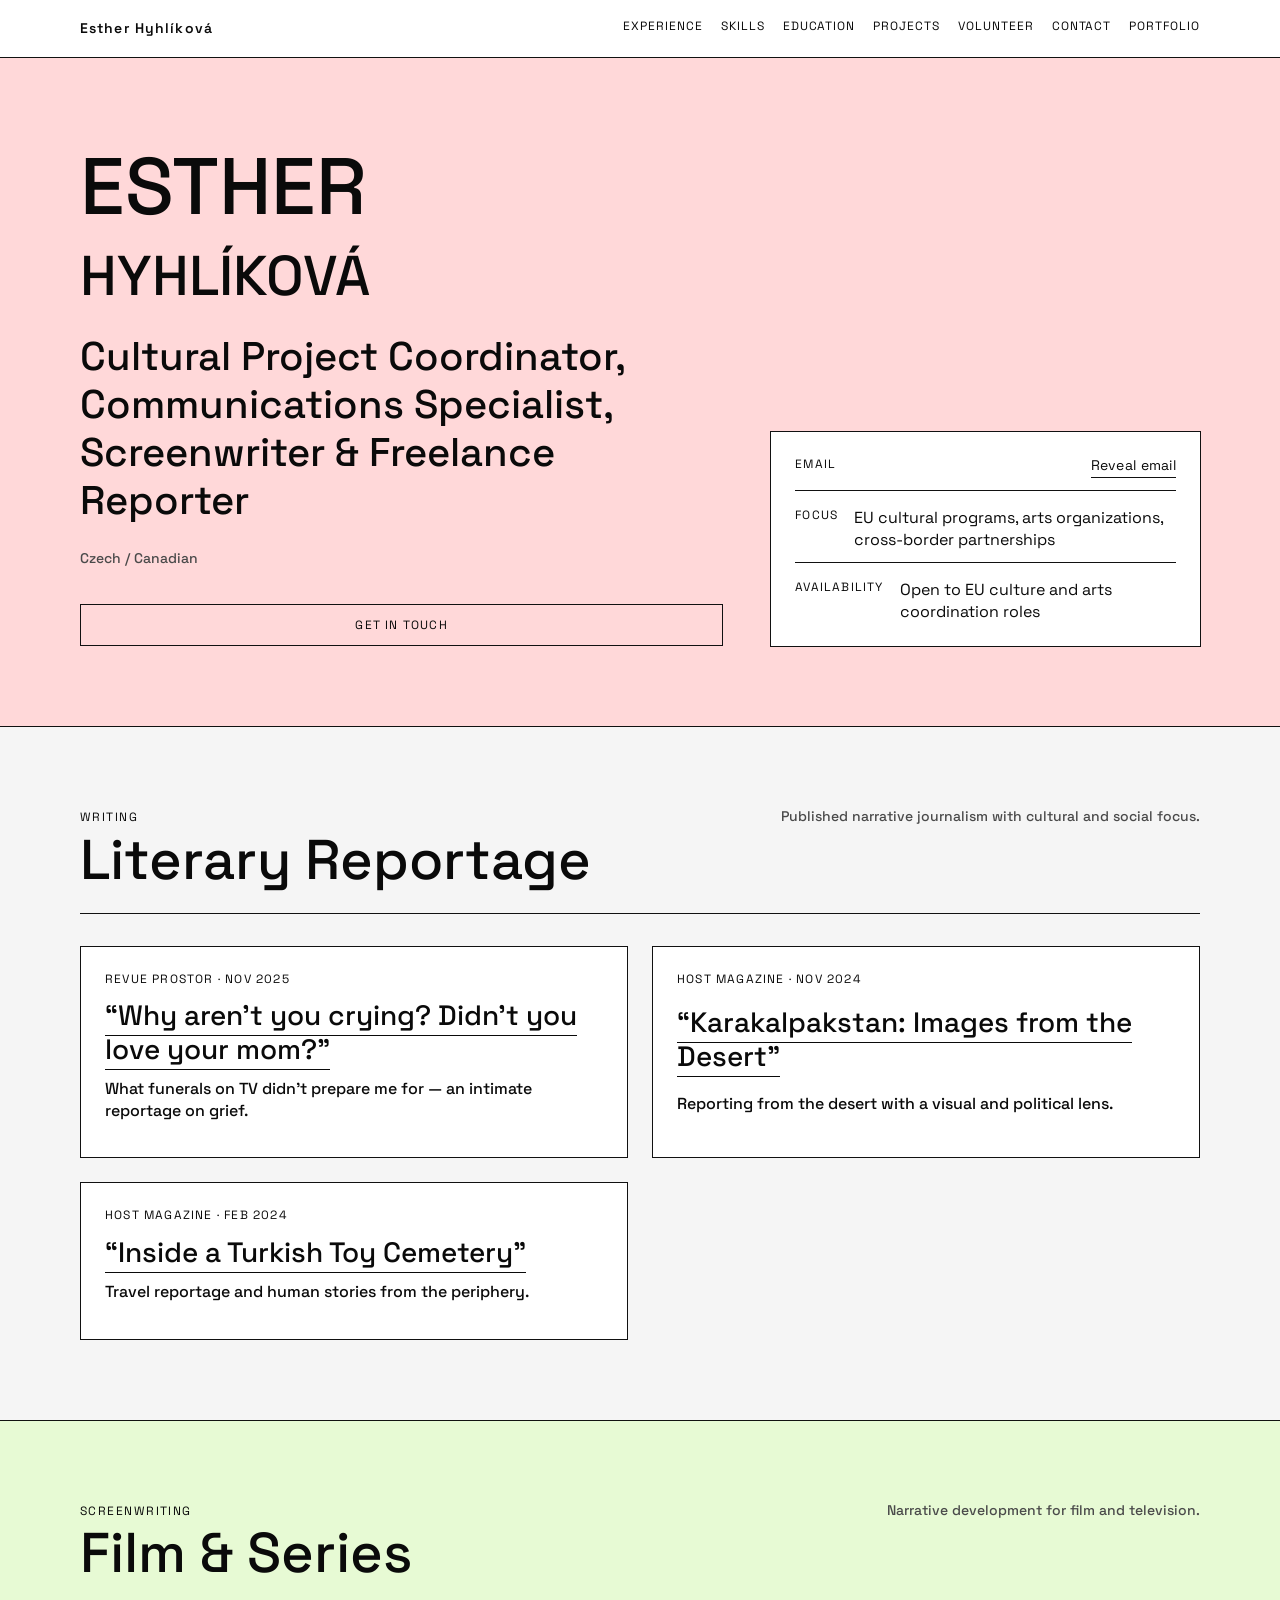
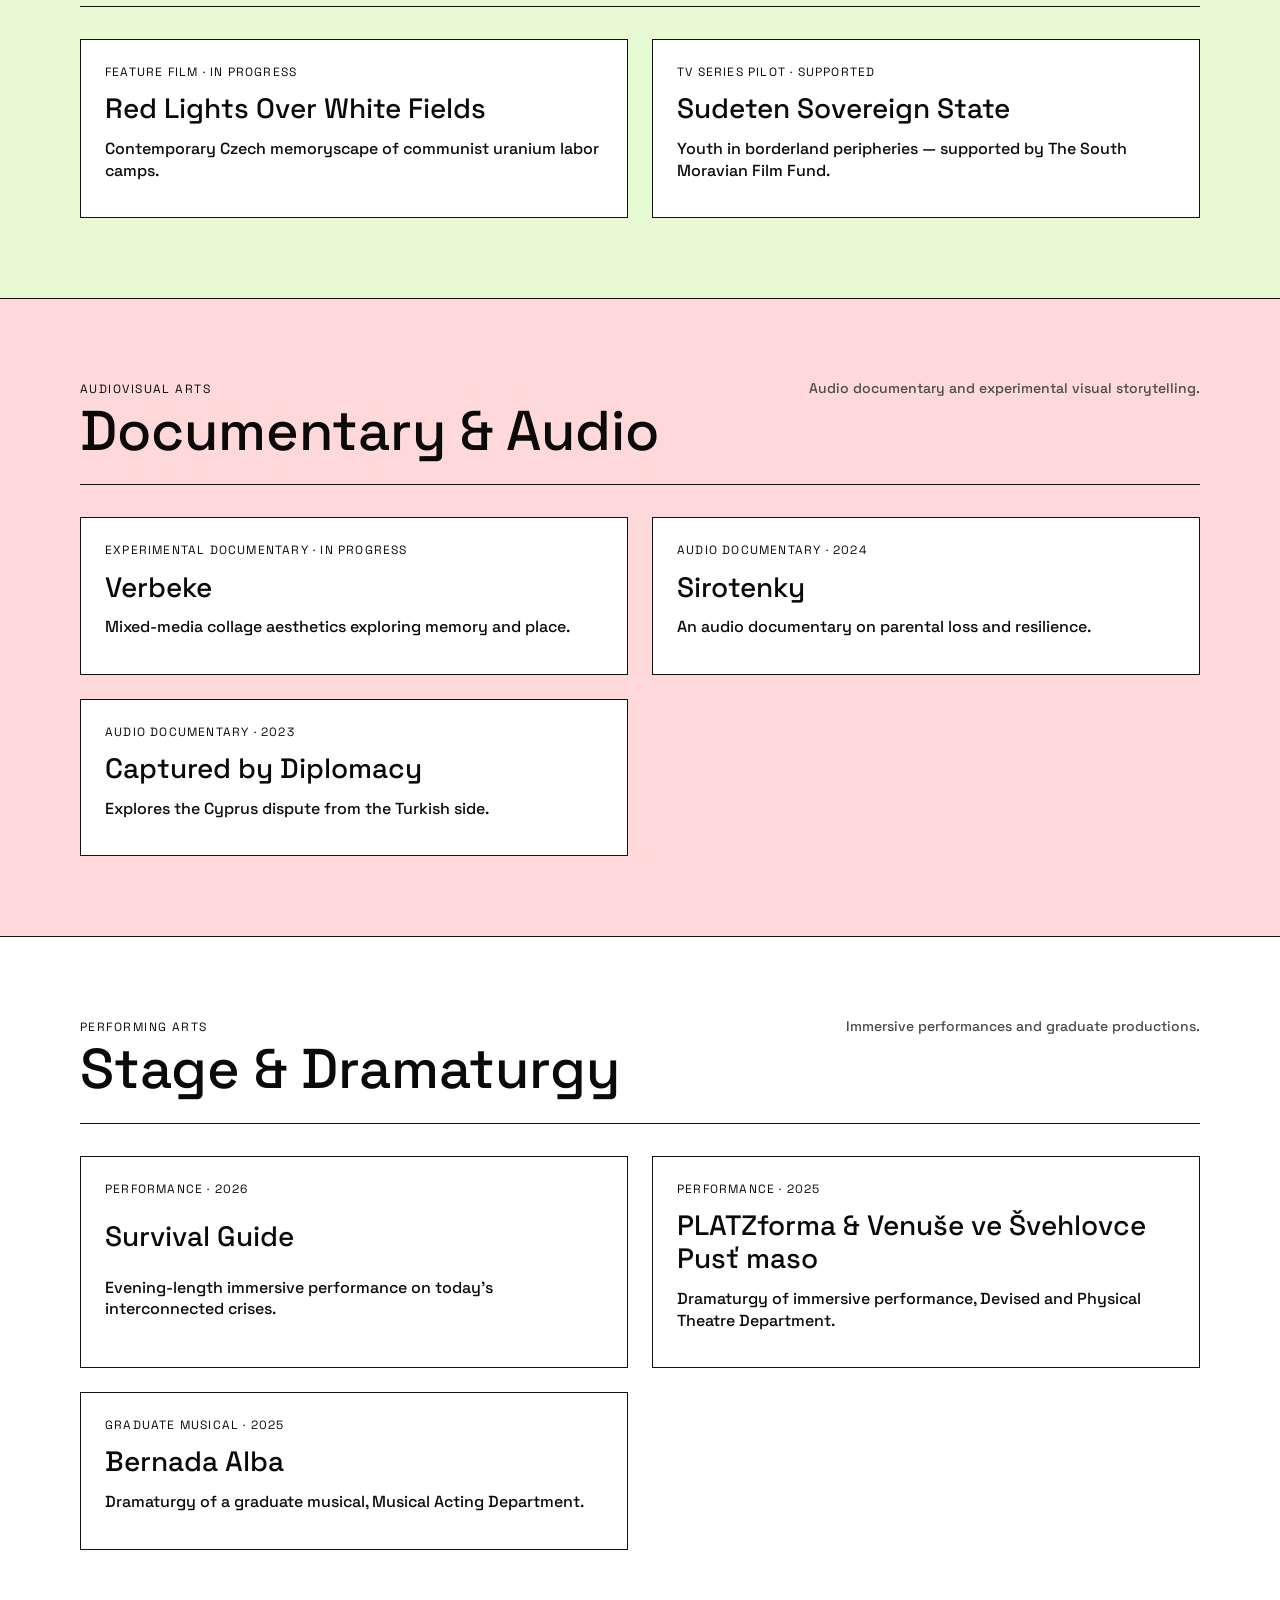
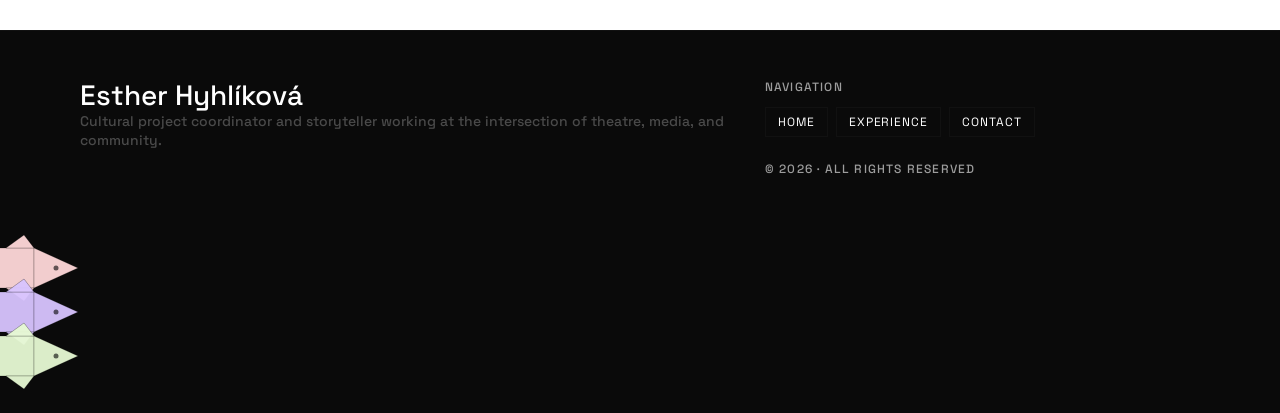
==== portfolio.html @ bbc3bd8a "Initial commit" ====
<!DOCTYPE html>
<html lang="en">
  <head>
    <meta charset="UTF-8" />
    <meta name="viewport" content="width=device-width, initial-scale=1.0" />
    <title>Esther Hyhlikova — Portfolio</title>
    <link rel="preconnect" href="https://fonts.googleapis.com" />
    <link rel="preconnect" href="https://fonts.gstatic.com" crossorigin />
    <link
      href="https://fonts.googleapis.com/css2?family=Space+Grotesk:wght@400;500;600;700&display=swap"
      rel="stylesheet"
    />
    <link rel="stylesheet" href="styles.css" />
  </head>
  <body>
    <header class="site-header">
      <div class="container navbar">
        <div class="brand">Esther Hyhlíková</div>
        <nav class="nav-links">
          <a href="index.html#experience">Experience</a>
          <a href="index.html#skills">Skills</a>
          <a href="index.html#education">Education</a>
          <a href="index.html#projects">Projects</a>
          <a href="index.html#volunteer">Volunteer</a>
          <a href="index.html#contact">Contact</a>
          <a href="portfolio.html">Portfolio</a>
        </nav>
      </div>
    </header>

    <main>
      <section class="section" data-theme="pink">
        <div class="container hero">
          <div class="title-block">
            <div class="split-title">
              <h1>ESTHER</h1>
              <h2>HYHLÍKOVÁ</h2>
            </div>
            <h3>Cultural Project Coordinator, Communications Specialist, Screenwriter & Freelance Reporter</h3>
            <p class="section-note">Czech / Canadian</p>
            <a class="cta" href="index.html#contact">Get in touch</a>
          </div>
          <div class="hero-meta">
            <div class="meta-line">
              <span class="small">Email</span>
              <a
                class="email-reveal"
                href="#"
                data-email-user="estherhyhlikova"
                data-email-domain="gmail"
                data-email-tld="com"
              >Reveal email</a>
            </div>
            <div class="meta-line">
              <span class="small">Focus</span>
              <span>EU cultural programs, arts organizations, cross-border partnerships</span>
            </div>
            <div class="meta-line">
              <span class="small">Availability</span>
              <span>Open to EU culture and arts coordination roles</span>
            </div>
          </div>
        </div>
      </section>

      <section class="section" data-theme="gray">
        <div class="container">
          <div class="section-header">
            <div>
              <div class="kicker">Writing</div>
              <h2>Literary Reportage</h2>
            </div>
            <p class="section-note">Published narrative journalism with cultural and social focus.</p>
          </div>

          <div class="portfolio-grid">
            <article class="portfolio-card">
              <div class="category">Revue Prostor · Nov 2025</div>
              <h4>
                <a class="inline-link" href="https://revueprostor.cz/proc-nebrecis-to-jsi-maminku-nemela-rada-na-co-me-pohrby-v-televizi-nepripravily" target="_blank" rel="noopener">
                  “Why aren’t you crying? Didn’t you love your mom?”
                </a>
              </h4>
              <p>What funerals on TV didn’t prepare me for — an intimate reportage on grief.</p>
            </article>
            <article class="portfolio-card">
              <div class="category">Host Magazine · Nov 2024</div>
              <h4>
                <a class="inline-link" href="https://www.h7o.cz/casopis/14058-cislo-09-24" target="_blank" rel="noopener">
                  “Karakalpakstan: Images from the Desert”
                </a>
              </h4>
              <p>Reporting from the desert with a visual and political lens.</p>
            </article>
            <article class="portfolio-card">
              <div class="category">Host Magazine · Feb 2024</div>
              <h4>
                <a class="inline-link" href="https://www.h7o.cz/casopis/13837-cislo-02-24" target="_blank" rel="noopener">
                  “Inside a Turkish Toy Cemetery”
                </a>
              </h4>
              <p>Travel reportage and human stories from the periphery.</p>
            </article>
          </div>
        </div>
      </section>

      <section class="section" data-theme="green">
        <div class="container">
          <div class="section-header">
            <div>
              <div class="kicker">Screenwriting</div>
              <h2>Film & Series</h2>
            </div>
            <p class="section-note">Narrative development for film and television.</p>
          </div>

          <div class="portfolio-grid">
            <article class="portfolio-card">
              <div class="category">Feature Film · In Progress</div>
              <h4>Red Lights Over White Fields</h4>
              <p>Contemporary Czech memoryscape of communist uranium labor camps.</p>
            </article>
            <article class="portfolio-card">
              <div class="category">TV Series Pilot · Supported</div>
              <h4>Sudeten Sovereign State</h4>
              <p>Youth in borderland peripheries — supported by The South Moravian Film Fund.</p>
            </article>
          </div>
        </div>
      </section>

      <section class="section" data-theme="pink">
        <div class="container">
          <div class="section-header">
            <div>
              <div class="kicker">Audiovisual Arts</div>
              <h2>Documentary & Audio</h2>
            </div>
            <p class="section-note">Audio documentary and experimental visual storytelling.</p>
          </div>

          <div class="portfolio-grid">
            <article class="portfolio-card">
              <div class="category">Experimental Documentary · In Progress</div>
              <h4>Verbeke</h4>
              <p>Mixed-media collage aesthetics exploring memory and place.</p>
            </article>
            <article class="portfolio-card">
              <div class="category">Audio Documentary · 2024</div>
              <h4>Sirotenky</h4>
              <p>An audio documentary on parental loss and resilience.</p>
            </article>
            <article class="portfolio-card">
              <div class="category">Audio Documentary · 2023</div>
              <h4>Captured by Diplomacy</h4>
              <p>Explores the Cyprus dispute from the Turkish side.</p>
            </article>
          </div>
        </div>
      </section>

      <section class="section">
        <div class="container">
          <div class="section-header">
            <div>
              <div class="kicker">Performing Arts</div>
              <h2>Stage & Dramaturgy</h2>
            </div>
            <p class="section-note">Immersive performances and graduate productions.</p>
          </div>

          <div class="portfolio-grid">
            <article class="portfolio-card">
              <div class="category">Performance · 2026</div>
              <h4>Survival Guide</h4>
              <p>Evening-length immersive performance on today’s interconnected crises.</p>
            </article>
            <article class="portfolio-card">
              <div class="category">Performance · 2025</div>
              <h4>PLATZforma & Venuše ve Švehlovce Pusť maso</h4>
              <p>Dramaturgy of immersive performance, Devised and Physical Theatre Department.</p>
            </article>
            <article class="portfolio-card">
              <div class="category">Graduate Musical · 2025</div>
              <h4>Bernada Alba</h4>
              <p>Dramaturgy of a graduate musical, Musical Acting Department.</p>
            </article>
          </div>
        </div>
      </section>
    </main>

    <footer class="footer">
      <div class="container footer-grid">
        <div>
          <h4>Esther Hyhlíková</h4>
          <p class="section-note">
            Cultural project coordinator and storyteller working at the intersection of theatre, media, and community.
          </p>
        </div>
        <div>
          <p class="small">Navigation</p>
          <div class="tag-list">
            <a class="tag" href="index.html">Home</a>
            <a class="tag" href="index.html#experience">Experience</a>
            <a class="tag" href="index.html#contact">Contact</a>
          </div>
          <p class="small" style="margin-top: 24px;">© 2026 · All rights reserved</p>
        </div>
      </div>
      <div class="container">
        <div class="fish-stage" aria-hidden="true">
          <div class="fish fish-one">
            <svg class="fish-icon" viewBox="0 0 120 70" aria-hidden="true">
              <polygon class="fish-shape fish-tail" points="32,10 0,35 32,60"></polygon>
              <rect class="fish-shape" x="32" y="15" width="42" height="40"></rect>
              <polygon class="fish-shape" points="74,15 118,35 74,55"></polygon>
              <polygon class="fish-shape" points="46,15 64,2 74,15"></polygon>
              <polygon class="fish-shape" points="46,55 64,68 74,55"></polygon>
              <circle class="fish-eye" cx="96" cy="35" r="2.5"></circle>
            </svg>
          </div>
          <div class="fish fish-two">
            <svg class="fish-icon" viewBox="0 0 120 70" aria-hidden="true">
              <polygon class="fish-shape fish-tail" points="32,10 0,35 32,60"></polygon>
              <rect class="fish-shape" x="32" y="15" width="42" height="40"></rect>
              <polygon class="fish-shape" points="74,15 118,35 74,55"></polygon>
              <polygon class="fish-shape" points="46,15 64,2 74,15"></polygon>
              <polygon class="fish-shape" points="46,55 64,68 74,55"></polygon>
              <circle class="fish-eye" cx="96" cy="35" r="2.5"></circle>
            </svg>
          </div>
          <div class="fish fish-three">
            <svg class="fish-icon" viewBox="0 0 120 70" aria-hidden="true">
              <polygon class="fish-shape fish-tail" points="32,10 0,35 32,60"></polygon>
              <rect class="fish-shape" x="32" y="15" width="42" height="40"></rect>
              <polygon class="fish-shape" points="74,15 118,35 74,55"></polygon>
              <polygon class="fish-shape" points="46,15 64,2 74,15"></polygon>
              <polygon class="fish-shape" points="46,55 64,68 74,55"></polygon>
              <circle class="fish-eye" cx="96" cy="35" r="2.5"></circle>
            </svg>
          </div>
        </div>
      </div>
    </footer>
    <script src="main.js" defer></script>
  </body>
</html>
---- styles.css ----
:root {
  --ink: #0a0a0a;
  --paper: #ffffff;
  --pink: #ffd8d9;
  --lavender: #d8c4ff;
  --green: #e7fad4;
  --gray: #f5f5f5;
  --line: #111111;
  --muted: #4a4a4a;
  --gutter: 32px;
  --radius: 0px;
  --shadow: 0 0 0 1px var(--line);
}

* {
  box-sizing: border-box;
}

html {
  scroll-behavior: smooth;
}

body {
  margin: 0;
  font-family: "Space Grotesk", "Space Grotesk Placeholder", sans-serif;
  color: var(--ink);
  background: var(--paper);
  font-size: 16px;
  line-height: 1.35;
}

a {
  color: inherit;
  text-decoration: none;
}

a:hover {
  opacity: 0.75;
}

.inline-link {
  border-bottom: 1px solid currentColor;
  padding-bottom: 2px;
}

img {
  max-width: 100%;
  display: block;
}

.container {
  width: min(1120px, 92vw);
  margin: 0 auto;
}

.site-header {
  position: sticky;
  top: 0;
  z-index: 20;
  background: var(--paper);
  border-bottom: 1px solid var(--line);
}

.navbar {
  display: flex;
  align-items: center;
  justify-content: space-between;
  padding: 18px 0;
  gap: 24px;
}

.brand {
  font-weight: 600;
  letter-spacing: 0.08em;
  font-size: 14px;
}

.nav-links {
  display: flex;
  flex-wrap: wrap;
  gap: 18px;
  font-size: 12px;
  text-transform: uppercase;
  letter-spacing: 0.08em;
}

.nav-links a {
  padding-bottom: 4px;
  border-bottom: 1px solid transparent;
}

.nav-links a:hover {
  border-bottom-color: var(--line);
}

.section {
  padding: 80px 0;
  border-bottom: 1px solid var(--line);
}

.section[data-theme="pink"] {
  background: var(--pink);
}

.section[data-theme="lavender"] {
  background: var(--lavender);
}

.section[data-theme="green"] {
  background: var(--green);
}

.section[data-theme="gray"] {
  background: var(--gray);
}

.section-header {
  display: flex;
  align-items: baseline;
  justify-content: space-between;
  gap: 24px;
  padding-bottom: 20px;
  border-bottom: 1px solid var(--line);
  margin-bottom: 32px;
}

.section-header .kicker {
  font-size: 12px;
  text-transform: uppercase;
  letter-spacing: 0.12em;
}

h1, h2, h3, h4, h5 {
  margin: 0;
  font-weight: 500;
  line-height: 1.2;
}

h1 {
  font-size: 80px;
}

h2 {
  font-size: 56px;
}

h3 {
  font-size: 40px;
}

h4 {
  font-size: 28px;
}

h5 {
  font-size: 20px;
}

p {
  margin: 0 0 12px;
  font-size: 16px;
  font-weight: 500;
}

.small {
  font-size: 12px;
  text-transform: uppercase;
  letter-spacing: 0.1em;
}

.hero {
  display: grid;
  grid-template-columns: 1.2fr 0.8fr;
  gap: 48px;
  align-items: end;
}

.hero .title-block {
  display: grid;
  gap: 24px;
}

.hero .hero-meta {
  display: grid;
  gap: 16px;
  padding: 24px;
  background: var(--paper);
  box-shadow: var(--shadow);
}

.hero .hero-meta .meta-line {
  display: flex;
  justify-content: space-between;
  gap: 16px;
  border-bottom: 1px solid var(--line);
  padding-bottom: 12px;
}

.hero .hero-meta .meta-line:last-child {
  border-bottom: none;
  padding-bottom: 0;
}

.cta {
  display: inline-flex;
  align-items: center;
  justify-content: center;
  border: 1px solid var(--line);
  padding: 12px 24px;
  font-size: 12px;
  text-transform: uppercase;
  letter-spacing: 0.1em;
  background: transparent;
  color: inherit;
  cursor: pointer;
  font-family: inherit;
}

.split-title {
  display: grid;
  gap: 8px;
}

.subgrid {
  display: grid;
  gap: 24px;
}

.list-grid {
  display: grid;
  gap: 0;
  border-top: 1px solid var(--line);
  border-left: 1px solid var(--line);
}

.list-grid.two-col {
  grid-template-columns: repeat(2, minmax(0, 1fr));
}

.list-grid.three-col {
  grid-template-columns: repeat(3, minmax(0, 1fr));
}

.list-item {
  padding: 24px;
  border-right: 1px solid var(--line);
  border-bottom: 1px solid var(--line);
  background: var(--paper);
  display: grid;
  gap: 12px;
}

.list-item .role {
  font-size: 20px;
  font-weight: 500;
}

.list-item .org {
  font-size: 12px;
  text-transform: uppercase;
  letter-spacing: 0.1em;
}

.list-item .time {
  font-size: 12px;
  color: var(--muted);
  text-transform: uppercase;
  letter-spacing: 0.08em;
}

.list-item ul {
  margin: 0;
  padding-left: 18px;
  display: grid;
  gap: 8px;
  font-size: 14px;
  font-weight: 400;
  line-height: 1.4;
}

.list-item li {
  margin: 0;
}

.tag-list {
  display: flex;
  flex-wrap: wrap;
  gap: 8px;
}

.tag {
  border: 1px solid var(--line);
  padding: 6px 12px;
  font-size: 12px;
  text-transform: uppercase;
  letter-spacing: 0.08em;
}

.columns {
  display: grid;
  grid-template-columns: repeat(3, minmax(0, 1fr));
  gap: 24px;
}

.column {
  display: grid;
  gap: 12px;
  padding: 20px;
  background: var(--paper);
  box-shadow: var(--shadow);
}

.column ul {
  margin: 0;
  padding-left: 18px;
  display: grid;
  gap: 6px;
  font-size: 14px;
}

.section-note {
  font-size: 14px;
  color: var(--muted);
}

.footer {
  background: var(--ink);
  color: var(--paper);
  padding: 48px 0;
  position: relative;
  overflow: hidden;
}

.footer .footer-grid {
  display: grid;
  grid-template-columns: 1.2fr 0.8fr;
  gap: 32px;
}

.footer a {
  color: var(--paper);
}

.footer .small {
  color: rgba(255, 255, 255, 0.6);
}

.fish-stage {
  position: relative;
  height: 140px;
  margin-top: 36px;
}

.fish {
  position: absolute;
  left: -120px;
  width: 120px;
  height: 70px;
  --fish-color: #ffd8d9;
  opacity: 0.95;
  filter: drop-shadow(0 0 0.6px rgba(0, 0, 0, 0.35));
  animation: swim 14s linear infinite;
  animation-play-state: paused;
}

.fish-icon {
  width: 100%;
  height: 100%;
  display: block;
  shape-rendering: geometricPrecision;
}

.fish-shape {
  fill: var(--fish-color);
  stroke: rgba(0, 0, 0, 0.22);
  stroke-width: 1;
  stroke-linejoin: miter;
  vector-effect: non-scaling-stroke;
}

.fish-tail {
  transform-box: fill-box;
  transform-origin: 100% 50%;
  animation: tail 0.6s ease-in-out infinite;
}

.fish-eye {
  fill: rgba(0, 0, 0, 0.6);
}

.fish-stage.is-active .fish {
  animation-play-state: running;
}

.fish-one {
  top: 8px;
  --fish-color: #ffd8d9;
  animation-duration: 16s;
}

.fish-two {
  top: 52px;
  --fish-color: #d8c4ff;
  animation-duration: 18s;
  animation-delay: 2s;
}

.fish-three {
  top: 96px;
  --fish-color: #e7fad4;
  animation-duration: 20s;
  animation-delay: 4s;
}

@keyframes swim {
  0% {
    transform: translateX(0) translateY(0) rotate(0deg);
  }
  25% {
    transform: translateX(35vw) translateY(-4px) rotate(1deg);
  }
  50% {
    transform: translateX(70vw) translateY(2px) rotate(-1deg);
  }
  75% {
    transform: translateX(105vw) translateY(-3px) rotate(1deg);
  }
  100% {
    transform: translateX(140vw) translateY(0) rotate(0deg);
  }
}

@keyframes tail {
  0% {
    transform: rotate(14deg);
  }
  50% {
    transform: rotate(-14deg);
  }
  100% {
    transform: rotate(14deg);
  }
}

@media (prefers-reduced-motion: reduce) {
  .fish {
    animation: none;
  }
}

.portfolio-grid {
  display: grid;
  grid-template-columns: repeat(2, minmax(0, 1fr));
  gap: 24px;
}

.portfolio-card {
  padding: 24px;
  background: var(--paper);
  border: 1px solid var(--line);
  display: grid;
  gap: 12px;
}

.portfolio-card .category {
  font-size: 12px;
  text-transform: uppercase;
  letter-spacing: 0.1em;
}

.email-reveal:not(.cta) {
  border-bottom: 1px solid var(--line);
  padding-bottom: 2px;
  font-size: 14px;
  letter-spacing: 0.02em;
}


@media (max-width: 960px) {
  h1 { font-size: 56px; }
  h2 { font-size: 40px; }
  h3 { font-size: 28px; }
  h4 { font-size: 22px; }
  h5 { font-size: 18px; }
  .hero { grid-template-columns: 1fr; }
  .columns { grid-template-columns: 1fr; }
  .list-grid.two-col,
  .list-grid.three-col,
  .portfolio-grid {
    grid-template-columns: 1fr;
  }
  .footer .footer-grid { grid-template-columns: 1fr; }
}

@media (max-width: 640px) {
  .navbar { flex-direction: column; align-items: flex-start; }
  .section { padding: 64px 0; }
  .section-header { flex-direction: column; align-items: flex-start; }
  .hero .hero-meta { padding: 18px; }
}
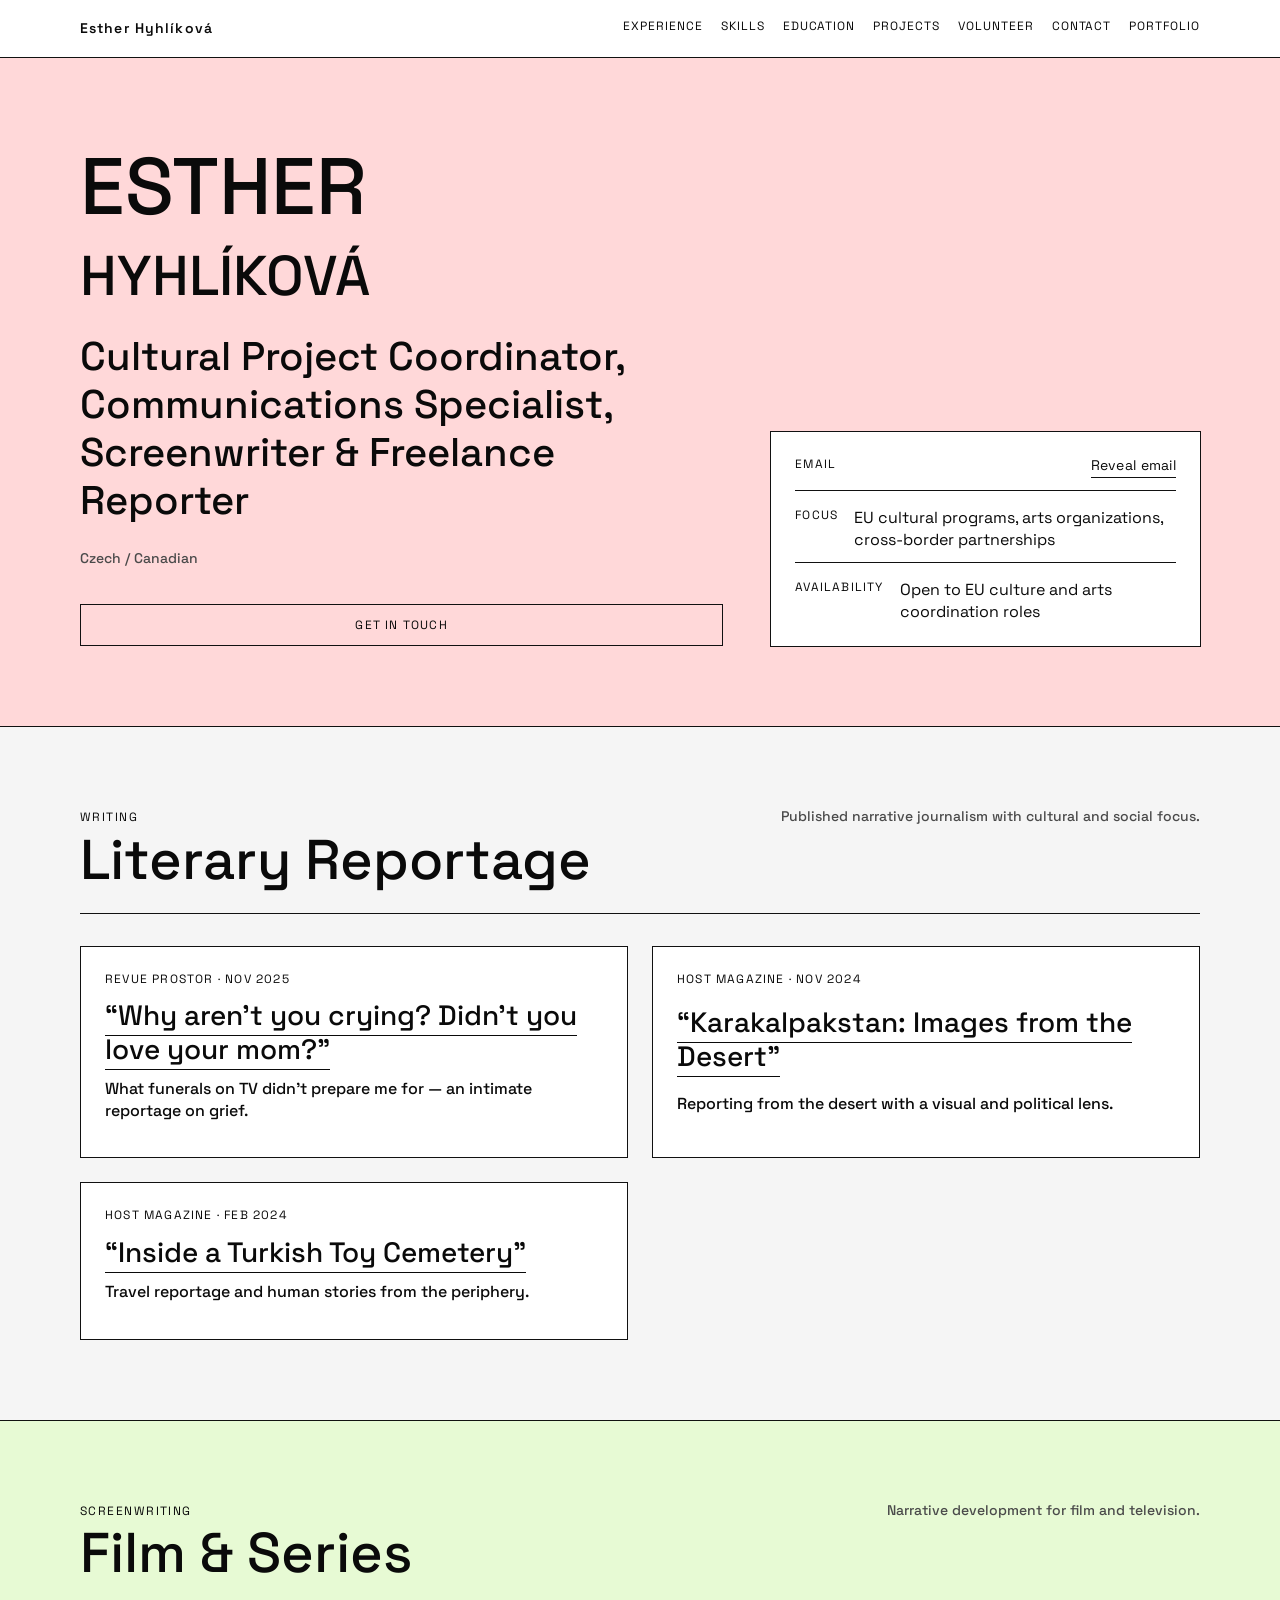
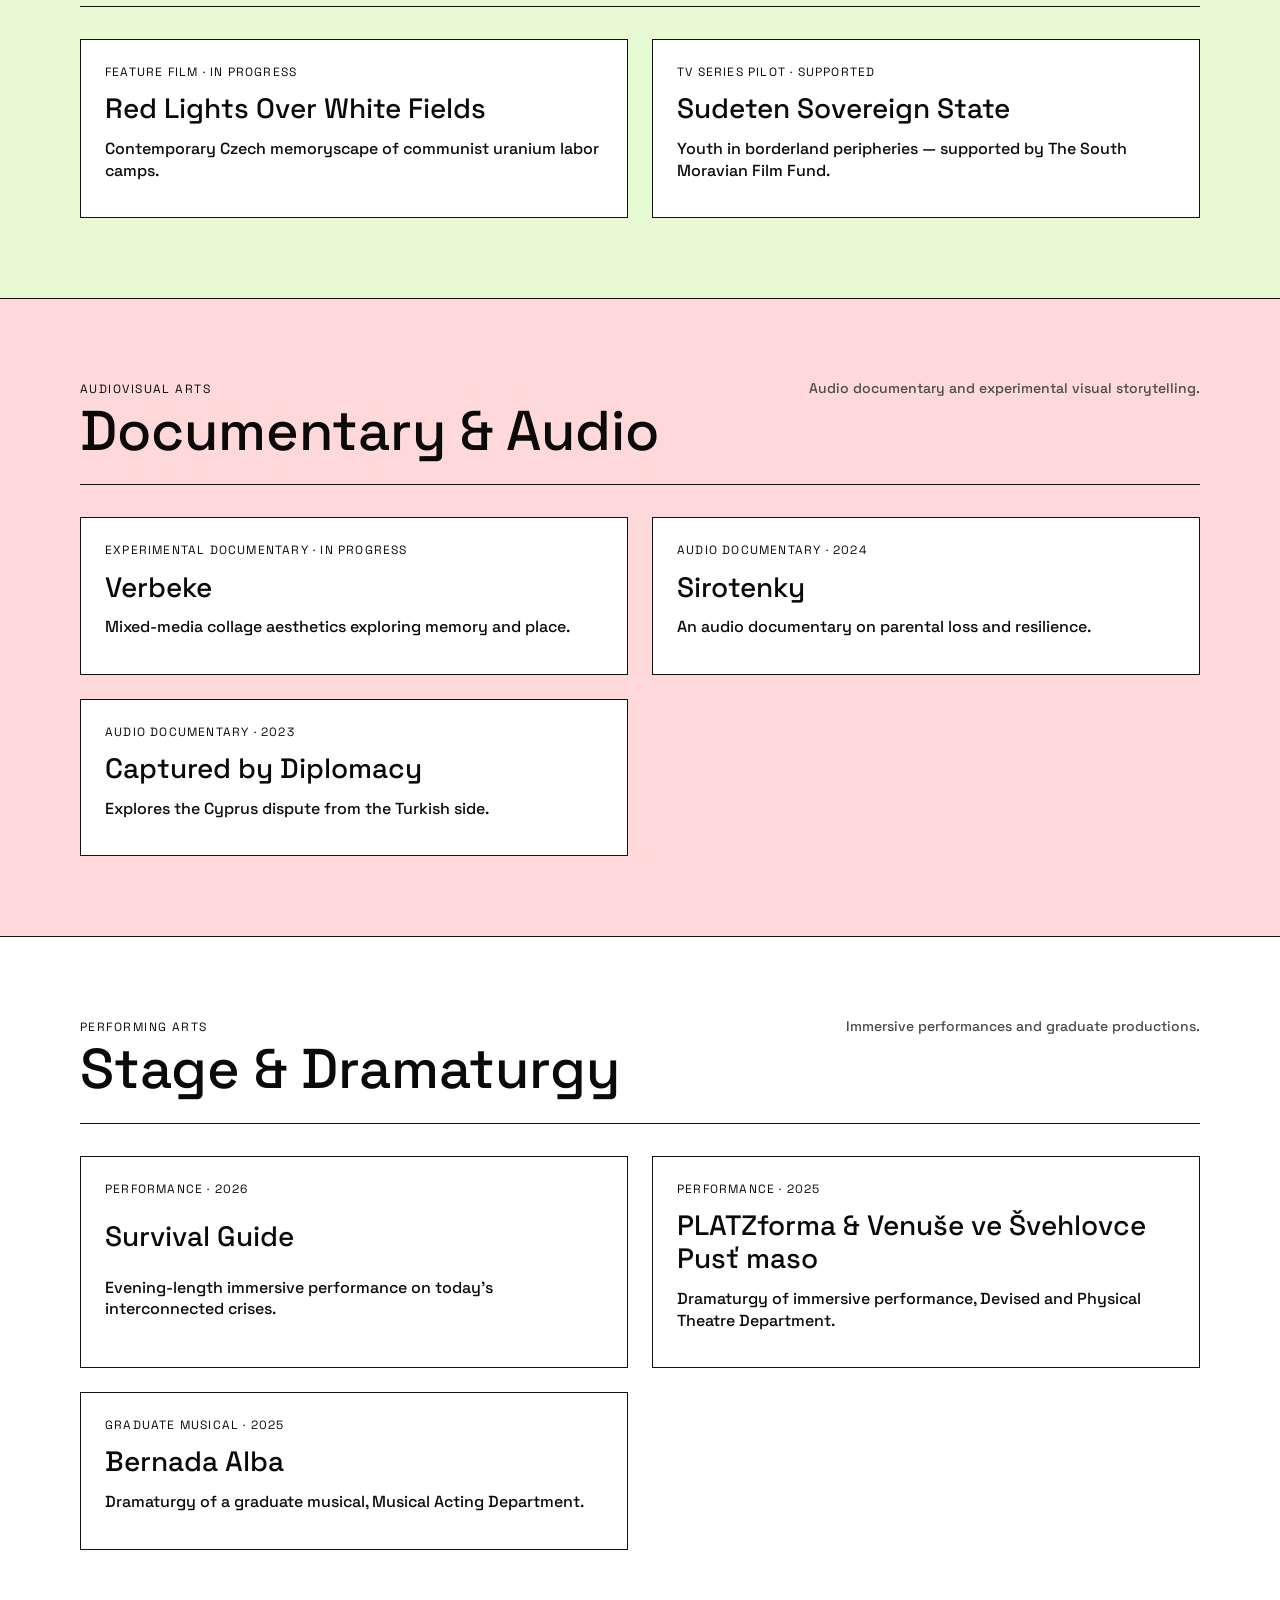
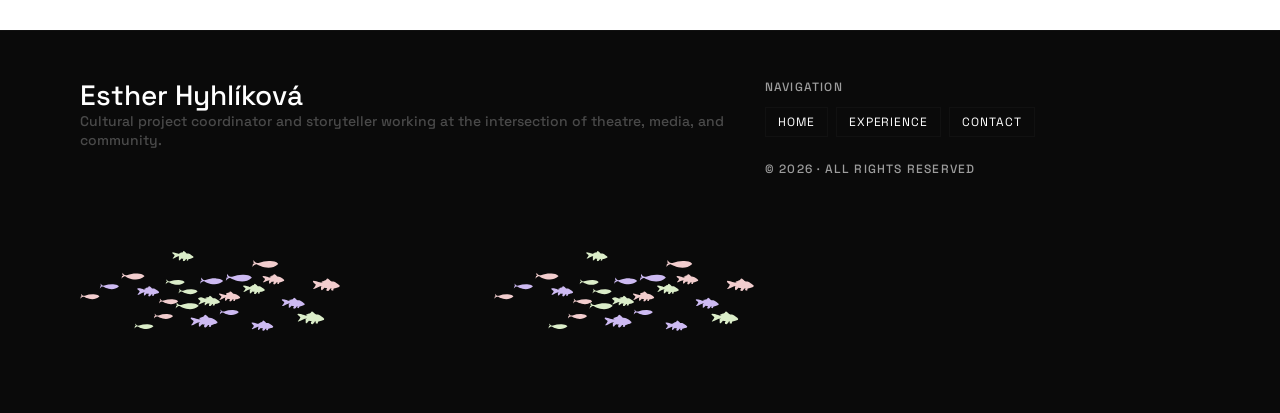
==== commit 36f2f62d: "Modified the fish animation and the links" ====
--- a/portfolio.html
+++ b/portfolio.html
@@ -211,36 +211,63 @@
       </div>
       <div class="container">
         <div class="fish-stage" aria-hidden="true">
-          <div class="fish fish-one">
-            <svg class="fish-icon" viewBox="0 0 120 70" aria-hidden="true">
-              <polygon class="fish-shape fish-tail" points="32,10 0,35 32,60"></polygon>
-              <rect class="fish-shape" x="32" y="15" width="42" height="40"></rect>
-              <polygon class="fish-shape" points="74,15 118,35 74,55"></polygon>
-              <polygon class="fish-shape" points="46,15 64,2 74,15"></polygon>
-              <polygon class="fish-shape" points="46,55 64,68 74,55"></polygon>
-              <circle class="fish-eye" cx="96" cy="35" r="2.5"></circle>
-            </svg>
-          </div>
-          <div class="fish fish-two">
-            <svg class="fish-icon" viewBox="0 0 120 70" aria-hidden="true">
-              <polygon class="fish-shape fish-tail" points="32,10 0,35 32,60"></polygon>
-              <rect class="fish-shape" x="32" y="15" width="42" height="40"></rect>
-              <polygon class="fish-shape" points="74,15 118,35 74,55"></polygon>
-              <polygon class="fish-shape" points="46,15 64,2 74,15"></polygon>
-              <polygon class="fish-shape" points="46,55 64,68 74,55"></polygon>
-              <circle class="fish-eye" cx="96" cy="35" r="2.5"></circle>
-            </svg>
-          </div>
-          <div class="fish fish-three">
-            <svg class="fish-icon" viewBox="0 0 120 70" aria-hidden="true">
-              <polygon class="fish-shape fish-tail" points="32,10 0,35 32,60"></polygon>
-              <rect class="fish-shape" x="32" y="15" width="42" height="40"></rect>
-              <polygon class="fish-shape" points="74,15 118,35 74,55"></polygon>
-              <polygon class="fish-shape" points="46,15 64,2 74,15"></polygon>
-              <polygon class="fish-shape" points="46,55 64,68 74,55"></polygon>
-              <circle class="fish-eye" cx="96" cy="35" r="2.5"></circle>
-            </svg>
-          </div>
+            <div class="fish-wrap">
+    <div class="fish-track">
+      <svg xmlns="http://www.w3.org/2000/svg" class="fish-school" viewBox="0 0 260.02 84.24" aria-hidden="true">
+                  <path id="fish1" class="fish-color" d="M58,60s11,6.67,18.71-.41c0,0-.89-2.35-7.08-2.68-3.82-.2-6.7.51-10.49,1.68-2.39.72-3.6-1.35-4.45-2.51l-0.08,2.21,1.05,0.93-1.41.11-0.67,3.05S56.06,58.75,58,60Z" transform="translate(-12.44 -26.9)"></path>
+                  <path id="fish2" class="fish-color" d="M35.6,73.21s9.1,5.5,15.45-.34c0,0-.73-1.94-5.84-2.21A23.41,23.41,0,0,0,36.54,72c-2,.61-3-1.11-3.68-2.06l-0.06,1.83,0.86,0.76-1.17.08-0.55,2.52S34,72.21,35.6,73.21Z" transform="translate(-12.44 -26.9)"></path>
+                  <path id="fish3" class="fish-color" d="M101.58,60.59s9.11,5.51,15.46-.34c0,0-.74-1.94-5.85-2.22a23.18,23.18,0,0,0-8.66,1.39c-2,.59-3-1.12-3.68-2.08l-0.05,1.82,0.86,0.77L98.49,60l-0.55,2.52S99.94,59.6,101.58,60.59Z" transform="translate(-12.44 -26.9)"></path>
+                  <path id="fish4" class="fish-color" d="M16.08,85.7s9.11,5.51,15.46-.34c0,0-.73-1.94-5.85-2.21A23.38,23.38,0,0,0,17,84.53c-2,.6-3-1.11-3.68-2.07l-0.06,1.83L14.16,85,13,85.13l-0.55,2.52S14.44,84.7,16.08,85.7Z" transform="translate(-12.44 -26.9)"></path>
+                  <path id="fish5" class="fish-color" d="M163.24,48.39s12.47,7.54,21.15-.47c0,0-1-2.66-8-3-4.31-.23-7.56.58-11.85,1.89-2.69.82-4.06-1.52-5-2.83l-0.08,2.49,1.19,1-1.6.12-0.75,3.45S161,47,163.24,48.39Z" transform="translate(-12.44 -26.9)"></path>
+                  <path id="fish6" class="fish-color" d="M112.33,83s11,6.67,18.71-.41c0,0-.89-2.35-7.08-2.68-3.82-.2-6.7.51-10.49,1.68-2.39.72-3.6-1.35-4.45-2.51l-0.08,2.21L110,82.25l-1.41.11-0.67,3.05S110.34,81.83,112.33,83Z" transform="translate(-12.44 -26.9)"></path>
+                  <path id="fish7" class="fish-color" d="M89.88,96.3s9.1,5.5,15.45-.34c0,0-.73-1.94-5.84-2.21a23.41,23.41,0,0,0-8.66,1.38c-2,.61-3-1.11-3.68-2.06l-0.06,1.83,0.86,0.76-1.17.08-0.55,2.52S88.23,95.29,89.88,96.3Z" transform="translate(-12.44 -26.9)"></path>
+                  <path id="fish8" class="fish-color" d="M155.86,84.11s9.11,5.51,15.46-.34c0,0-.74-1.94-5.85-2.22a23.18,23.18,0,0,0-8.66,1.39c-2,.59-3-1.12-3.68-2.08l-0.05,1.82,0.86,0.77-1.17.09-0.55,2.52S154.22,83.11,155.86,84.11Z" transform="translate(-12.44 -26.9)"></path>
+                  <path id="fish9" class="fish-color" d="M70.36,108.79s9.11,5.51,15.46-.34c0,0-.73-1.94-5.85-2.21a23.38,23.38,0,0,0-8.66,1.38c-2,.6-3-1.11-3.68-2.07l-0.06,1.83,0.86,0.76-1.17.08-0.55,2.52S68.72,107.79,70.36,108.79Z" transform="translate(-12.44 -26.9)"></path>
+                  <path id="fish10" class="fish-color" d="M189.77,31.33s12.47,7.54,21.15-.47c0,0-1-2.66-8-3-4.31-.23-7.56.58-11.85,1.89-2.69.82-4.06-1.52-5-2.83l-0.08,2.49,1.19,1-1.6.12L184.78,34S187.52,30,189.77,31.33Z" transform="translate(-12.44 -26.9)"></path>
+                  <path id="fish11" class="fish-color" d="M137,55.07s11,6.67,18.71-.41c0,0-.89-2.35-7.08-2.68-3.82-.2-6.7.51-10.49,1.68-2.39.72-3.6-1.35-4.45-2.51l-0.08,2.21,1.05,0.93-1.41.11-0.67,3.05S135,53.86,137,55.07Z" transform="translate(-12.44 -26.9)"></path>
+                  <path id="fish12" class="fish-color" d="M114.5,68.33s9.1,5.5,15.45-.34c0,0-.73-1.94-5.84-2.21a23.41,23.41,0,0,0-8.66,1.38c-2,.61-3-1.11-3.68-2.06l-0.06,1.83,0.86,0.76-1.17.08-0.55,2.52S112.86,67.32,114.5,68.33Z" transform="translate(-12.44 -26.9)"></path>
+                  <path id="fish13" class="fish-color" d="M95,80.82s9.11,5.51,15.46-.34c0,0-.73-1.94-5.85-2.21a23.38,23.38,0,0,0-8.66,1.38c-2,.6-3-1.11-3.68-2.07L92.2,79.4l0.86,0.76-1.17.08-0.55,2.52S93.34,79.82,95,80.82Z" transform="translate(-12.44 -26.9)"></path>
+                  <path id="fish14" class="fish-color" d="M232.31,69.86l1.15-.22a11,11,0,0,0,1.59-.5,1.75,1.75,0,0,1,.57-0.1,6.2,6.2,0,0,0,1.27-.52,0.68,0.68,0,0,0,.38-0.31l0-.13a1.94,1.94,0,0,1,.13-0.26,0.59,0.59,0,0,0-.15-0.66,2.66,2.66,0,0,0-.34-0.22s0-.51-0.23-0.31c0,0-.57-0.53-0.87-0.76A14.21,14.21,0,0,0,234.5,65c-0.32-.17-0.7-0.42-0.92-0.55a5.52,5.52,0,0,0-1.68-.64l-1.17-.12a1.34,1.34,0,0,1-1-.29c-0.31-.31-1.63-1.55-2-1.82a1.18,1.18,0,0,0-1.36-.26l-0.07.07-0.06,0,0,0.06v0.09l0,0.06a0.05,0.05,0,0,1,0,0s0-.07,0,0a0.49,0.49,0,0,0-.09.13l0,0.1,0,0-0.06.07-0.07,0v0.06a0.08,0.08,0,0,0,0,0l0,0-0.15.1h0V62.4l0,0.07-0.09,0,0,0.06a0.28,0.28,0,0,1-.12.07l-0.09,0s0,0.06,0,.07H225s0,0,0,0,0.06,0,0,0a0.22,0.22,0,0,1-.12.06l-0.09,0h-0.06l0,0.06h0l-0.09,0a0.11,0.11,0,0,0-.12.09h-0.06s0,0,0,0,0,0,0,0l-0.07,0,0,0-0.12.06-0.15,0h-0.1l0,0.07s0,0,0,0h-0.07a0,0,0,0,1,0,0s0,0,0,0l0,0-0.1,0-0.09.07,0,0.07a0.06,0.06,0,0,1-.06,0H223s0,0.12-.06.12h-0.2l-0.06,0-0.12,0-0.07,0-0.07,0-0.06,0-0.1,0a0,0,0,0,1,0,.06h0a0.1,0.1,0,0,1-.07.06,0.16,0.16,0,0,0-.09.06v0l-0.06.12v0.18l0,0.07,0.2,0.09a5,5,0,0,1,1.18.19c0,0.1-.16.06-0.42,0.09a6.25,6.25,0,0,1-1.94,0c-0.64-.16-3.19-1-3.75-1.15a9.49,9.49,0,0,0-2.36-.35,0.6,0.6,0,0,0-.37,1,14.94,14.94,0,0,0,1.95,1.6c0.37,0.26.55,0.44,0.37,0.77a13.08,13.08,0,0,1-1.12,2c-0.35.37-1.18,1.29-1,1.4s0.85,0.13,2.21-.55a27.11,27.11,0,0,1,3.78-1.81,5.56,5.56,0,0,1,1.77.09,0.25,0.25,0,0,1-.28.2,2.58,2.58,0,0,0-.79,0,0.81,0.81,0,0,0,0,.28l0,0.22,0,0.2V69l0,0.11,0,0.09a0.27,0.27,0,0,1,0,.11,0.78,0.78,0,0,1,0,.15v0.66l0,0.15,0,0.13V70.5l0,0.13s0,0,0,.09V71a0.09,0.09,0,0,0,0,.09l0,0.07,0.11,0.09,0.07,0h0.13s0.11-.07.13,0-0.07,0,0,.07a1.54,1.54,0,0,0,.92-0.5c0.39-.37.57-0.74,0.68-0.79a2.67,2.67,0,0,0,.7-0.79,13.14,13.14,0,0,0,2.54.19h0.07l-0.13.07-0.09.09-0.07.09-0.09.07-0.07.11a2,2,0,0,0-.26,2s0,0.24.63,0.09c0,0,.2.48,0.9,0.09a4.88,4.88,0,0,0,1.46-1.6,1.87,1.87,0,0,1,.35-0.52c0.07,0,.9.13,1.07,0.09,0,0-.82,1.06-0.39,1.36h0v0.09l0.07,0h0.09l0.06,0h0.09v0.07h0.16l0,0h0.07l0,0.06h0.06l0.07,0,0,0.06h0.07l0.09,0h0.06s0,0,0,0V71.39h0.1l0.06,0.07v0l0.06,0,0.06,0.06,0.09,0s0,0,.06,0a0.12,0.12,0,0,0,.07,0h0A6.47,6.47,0,0,1,232.31,69.86Z" transform="translate(-12.44 -26.9)"></path>
+                  <path id="fish15" class="fish-color" d="M251,82.84s0.95-.17,1.34-0.25a12.72,12.72,0,0,0,1.84-.57,2,2,0,0,1,.66-0.12,7.19,7.19,0,0,0,1.47-.61,0.78,0.78,0,0,0,.44-0.35l0-.15a2.25,2.25,0,0,1,.15-0.3,0.69,0.69,0,0,0-.17-0.76,3.08,3.08,0,0,0-.39-0.25s0.05-.59-0.27-0.35c0,0-.66-0.61-1-0.88a16.48,16.48,0,0,0-1.49-1c-0.37-.2-0.81-0.49-1.06-0.64a6.4,6.4,0,0,0-1.94-.74l-1.35-.14a1.55,1.55,0,0,1-1.15-.34c-0.36-.35-1.89-1.79-2.3-2.11a1.37,1.37,0,0,0-1.57-.3l-0.08.08-0.07.05-0.05.07v0.1l-0.05.07a0.06,0.06,0,0,1-.05.05c-0.05,0,0-.08-0.05,0a0.57,0.57,0,0,0-.1.15l0,0.12,0,0-0.07.08-0.08,0v0.07a0.09,0.09,0,0,0-.05.05l0,0.05-0.17.12h-0.05l0,0.1-0.05.08-0.1,0-0.05.07a0.32,0.32,0,0,1-.14.08l-0.1.05s0.05,0.07-.05.08l-0.1,0s0,0-.05,0,0.07,0,0,.05a0.25,0.25,0,0,1-.14.07l-0.1.05H242.2l-0.05.07-0.05,0-0.1,0a0.12,0.12,0,0,0-.14.1l-0.07,0s0,0-.05,0,0,0-.05,0l-0.08,0-0.05.05-0.14.07-0.17,0-0.05,0-0.07,0-0.05.08s0,0-.05,0l-0.08,0a0,0,0,0,1-.05.05c-0.05,0,0-.05-0.05,0l-0.05.05-0.12,0-0.1.08,0,0.08a0.07,0.07,0,0,1-.07,0h-0.3s0,0.14-.07.14h-0.24l-0.07.05-0.14.05-0.08,0-0.08,0-0.07,0-0.12,0a0.05,0.05,0,0,1,0,.07l-0.05,0a0.12,0.12,0,0,1-.08.07,0.18,0.18,0,0,0-.1.07l0,0.05-0.07.13v0.2l-0.05.08,0.24,0.1a5.77,5.77,0,0,1,1.37.22c0,0.12-.19.07-0.49,0.1a7.25,7.25,0,0,1-2.25.05c-0.74-.19-3.69-1.16-4.35-1.34a11,11,0,0,0-2.74-.41,0.7,0.7,0,0,0-.43,1.14,17.32,17.32,0,0,0,2.26,1.85c0.43,0.3.63,0.51,0.43,0.89a15.16,15.16,0,0,1-1.29,2.28c-0.41.43-1.37,1.5-1.12,1.62s1,0.15,2.56-.63a31.43,31.43,0,0,1,4.39-2.1,6.45,6.45,0,0,1,2.05.1,0.29,0.29,0,0,1-.33.23,3,3,0,0,0-.91.05,0.94,0.94,0,0,0-.05.33l0.05,0.25,0,0.23v0.13l0,0.13,0,0.1a0.31,0.31,0,0,1,0,.13,0.9,0.9,0,0,1,0,.18v0.76l0,0.18,0,0.15v0.1l0.05,0.15s0,0,0,.1V84.1a0.1,0.1,0,0,0,0,.1l0,0.08a0.92,0.92,0,0,0,.13.1l0.08,0.05h0.15s0.13-.08.15,0-0.08,0,0,.08a1.79,1.79,0,0,0,1.06-.58c0.46-.43.66-0.86,0.79-0.91a3.09,3.09,0,0,0,.81-0.91,15.23,15.23,0,0,0,2.94.22h0.08l-0.15.08-0.1.1-0.08.1-0.1.08-0.08.13a2.31,2.31,0,0,0-.3,2.28s0,0.28.74,0.1c0,0,.23.56,1,0.1a5.65,5.65,0,0,0,1.7-1.85,2.17,2.17,0,0,1,.41-0.61c0.08,0,1,.15,1.24.1,0,0-1,1.23-.45,1.58h0.05l0,0.1,0.08,0,0.05,0,0.05,0,0.07,0h0.1l0,0.08,0,0h0.15l0.05,0h0.08l0.05,0.07,0.07,0,0.08,0,0,0.07h0.08l0.1-.05h0.07s0,0.05,0,0l0-.07,0.07,0,0.05,0L250,84.69l0,0.05,0.07,0.05,0.07,0.07,0.1,0.05s0,0,.07,0a0.14,0.14,0,0,0,.08.05h0.05A7.5,7.5,0,0,1,251,82.84Z" transform="translate(-12.44 -26.9)"></path>
+                  <path id="fish16" class="fish-color" d="M266.54,47.67s0.95-.17,1.34-0.25a12.71,12.71,0,0,0,1.84-.57,2,2,0,0,1,.66-0.12,7.19,7.19,0,0,0,1.47-.61,0.78,0.78,0,0,0,.44-0.35l0-.15a2.25,2.25,0,0,1,.15-0.3,0.69,0.69,0,0,0-.17-0.76,3.08,3.08,0,0,0-.39-0.25s0.05-.59-0.27-0.35c0,0-.66-0.61-1-0.88a16.49,16.49,0,0,0-1.49-1c-0.37-.2-0.81-0.49-1.06-0.64a6.4,6.4,0,0,0-1.94-.74l-1.35-.14a1.55,1.55,0,0,1-1.15-.34c-0.36-.35-1.89-1.79-2.3-2.11a1.37,1.37,0,0,0-1.57-.3l-0.08.08-0.07.05-0.05.07v0.1l-0.05.07a0.06,0.06,0,0,1-.05.05c-0.05,0,0-.08-0.05,0a0.57,0.57,0,0,0-.1.15l0,0.12,0,0-0.07.08-0.08,0V38.7a0.09,0.09,0,0,0-.05.05l0,0.05-0.17.12h-0.05l0,0.1-0.05.08-0.1,0-0.05.07a0.32,0.32,0,0,1-.14.08l-0.1.05s0.05,0.07-.05.08l-0.1,0s0,0-.05,0,0.07,0,0,.05a0.25,0.25,0,0,1-.14.07l-0.1.05h-0.07l-0.05.07-0.05,0-0.1,0a0.12,0.12,0,0,0-.14.1l-0.07,0s0,0-.05,0,0,0-.05,0l-0.08,0-0.05.05L257,40l-0.17,0-0.05,0-0.07,0-0.05.08s0,0-.05,0l-0.08,0a0,0,0,0,1-.05.05c-0.05,0,0-.05-0.05,0l-0.05.05-0.12,0-0.1.08,0,0.08a0.07,0.07,0,0,1-.07,0h-0.3s0,0.14-.07.14H255.4l-0.07.05-0.14.05-0.08,0-0.08,0-0.07,0-0.12,0a0.05,0.05,0,0,1,0,.07l-0.05,0a0.12,0.12,0,0,1-.08.07,0.18,0.18,0,0,0-.1.07l0,0.05-0.07.13v0.2l-0.05.08,0.24,0.1a5.77,5.77,0,0,1,1.37.22c0,0.12-.19.07-0.49,0.1a7.25,7.25,0,0,1-2.25.05c-0.74-.19-3.69-1.16-4.35-1.34a11,11,0,0,0-2.74-.41,0.7,0.7,0,0,0-.43,1.14A17.32,17.32,0,0,0,248,43.31c0.43,0.3.63,0.51,0.43,0.89a15.16,15.16,0,0,1-1.29,2.28c-0.41.43-1.37,1.5-1.12,1.62s1,0.15,2.56-.63a31.43,31.43,0,0,1,4.39-2.1,6.45,6.45,0,0,1,2.05.1,0.29,0.29,0,0,1-.33.23,3,3,0,0,0-.91.05,0.94,0.94,0,0,0-.05.33l0.05,0.25,0,0.23v0.13l0,0.13,0,0.1a0.31,0.31,0,0,1,0,.13,0.9,0.9,0,0,1,0,.18V48l0,0.18,0,0.15v0.1L254,48.56s0,0,0,.1v0.28a0.1,0.1,0,0,0,0,.1l0,0.08a0.92,0.92,0,0,0,.13.1l0.08,0.05h0.15s0.13-.08.15,0-0.08,0,0,.08a1.79,1.79,0,0,0,1.06-.58c0.46-.43.66-0.86,0.79-0.91a3.09,3.09,0,0,0,.81-0.91,15.24,15.24,0,0,0,2.94.22h0.08l-0.15.08-0.1.1-0.08.1-0.1.08-0.08.13a2.31,2.31,0,0,0-.3,2.28s0,0.28.74,0.1c0,0,.23.56,1,0.1a5.65,5.65,0,0,0,1.7-1.85,2.17,2.17,0,0,1,.41-0.61c0.08,0,1,.15,1.24.1,0,0-1,1.23-.45,1.58h0.05l0,0.1,0.08,0,0.05,0,0.05,0,0.07,0h0.1l0,0.08,0,0h0.15l0.05,0h0.08l0.05,0.07,0.07,0,0.08,0,0,0.07h0.08l0.1-.05h0.07s0,0.05,0,0l0-.07,0.07,0,0.05,0,0.07,0.08,0,0.05,0.07,0.05,0.07,0.07,0.1,0.05s0,0,.07,0a0.14,0.14,0,0,0,.08.05H266A7.5,7.5,0,0,1,266.54,47.67Z" transform="translate(-12.44 -26.9)"></path>
+                  <path id="fish17" class="fish-color" d="M86.53,75.81l1.09-.21a10.35,10.35,0,0,0,1.5-.47,1.65,1.65,0,0,1,.54-0.1,5.85,5.85,0,0,0,1.2-.5,0.64,0.64,0,0,0,.36-0.29l0-.12a1.83,1.83,0,0,1,.12-0.25,0.56,0.56,0,0,0-.14-0.62,2.51,2.51,0,0,0-.32-0.21s0-.48-0.22-0.29c0,0-.54-0.5-0.83-0.72a13.43,13.43,0,0,0-1.21-.83c-0.3-.17-0.66-0.4-0.87-0.52a5.21,5.21,0,0,0-1.58-.61L85,70a1.26,1.26,0,0,1-.94-0.28c-0.29-.29-1.54-1.46-1.87-1.72A1.12,1.12,0,0,0,81,67.75l-0.07.07-0.06,0,0,0.05V68l0,0.06a0,0,0,0,1,0,0s0-.07,0,0a0.47,0.47,0,0,0-.08.12l0,0.1,0,0-0.06.07-0.07,0V68.5a0.07,0.07,0,0,0,0,0l0,0-0.14.1h0v0.08l0,0.07-0.08,0,0,0.06a0.26,0.26,0,0,1-.11.07l-0.08,0s0,0.06,0,.07H79.66s0,0,0,0,0.06,0,0,0a0.2,0.2,0,0,1-.11.06l-0.08,0H79.36l0,0.05h0l-0.08,0a0.1,0.1,0,0,0-.11.08H79s0,0,0,0,0,0,0,0l-0.07,0,0,0-0.11.06-0.14,0h-0.1l0,0.07s0,0,0,0H78.34a0,0,0,0,1,0,0s0,0,0,0l0,0-0.1,0L78,69.89,78,70A0.06,0.06,0,0,1,78,70H77.71s0,0.11-.06.11H77.46l-0.06,0-0.11,0-0.07,0-0.07,0-0.06,0-0.1,0a0,0,0,0,1,0,.05h0a0.09,0.09,0,0,1-.07.05,0.15,0.15,0,0,0-.08.06v0l-0.06.11v0.17l0,0.07,0.19,0.08a4.7,4.7,0,0,1,1.11.18c0,0.1-.15.05-0.4,0.08a5.9,5.9,0,0,1-1.83,0c-0.61-.15-3-0.94-3.54-1.09A9,9,0,0,0,70,69.83a0.57,0.57,0,0,0-.35.93,14.1,14.1,0,0,0,1.84,1.51c0.35,0.25.52,0.41,0.35,0.72a12.34,12.34,0,0,1-1.05,1.86c-0.33.35-1.11,1.22-.91,1.32s0.8,0.12,2.08-.52a25.59,25.59,0,0,1,3.57-1.71,5.25,5.25,0,0,1,1.67.08,0.24,0.24,0,0,1-.27.19,2.43,2.43,0,0,0-.74,0,0.76,0.76,0,0,0,0,.27l0,0.21,0,0.19V75l0,0.1,0,0.08a0.25,0.25,0,0,1,0,.1,0.73,0.73,0,0,1,0,.14v0.62l0,0.14,0,0.12v0.08l0,0.12s0,0,0,.08v0.23a0.08,0.08,0,0,0,0,.08l0,0.06,0.1,0.08,0.06,0H76.6s0.1-.06.12,0-0.06,0,0,.06a1.46,1.46,0,0,0,.87-0.47c0.37-.35.54-0.7,0.64-0.74a2.52,2.52,0,0,0,.66-0.74,12.41,12.41,0,0,0,2.39.18h0.06l-0.12.06-0.08.08-0.06.08L81,75.67l-0.06.1a1.88,1.88,0,0,0-.25,1.86s0,0.23.6,0.08c0,0,.19.45,0.85,0.08a4.6,4.6,0,0,0,1.38-1.51,1.77,1.77,0,0,1,.33-0.5c0.06,0,.85.12,1,0.08,0,0-.78,1-0.36,1.29h0v0.08l0.07,0h0.08l0.06,0h0.08v0.07H85l0,0h0.07l0,0.05H85.2l0.07,0,0,0.05h0.07l0.08,0h0.06s0,0,0,0V77.26h0.1l0.06,0.07v0l0.06,0,0.06,0.05,0.08,0s0,0,.06,0a0.11,0.11,0,0,0,.07,0h0A6.11,6.11,0,0,1,86.53,75.81Z" transform="translate(-12.44 -26.9)"></path>
+                  <path id="fish18" class="fish-color" d="M147.51,78l1.09-.21a10.35,10.35,0,0,0,1.5-.47,1.65,1.65,0,0,1,.54-0.1,5.85,5.85,0,0,0,1.2-.5,0.64,0.64,0,0,0,.36-0.29l0-.12a1.83,1.83,0,0,1,.12-0.25,0.56,0.56,0,0,0-.14-0.62,2.51,2.51,0,0,0-.32-0.21s0-.48-0.22-0.29c0,0-.54-0.5-0.83-0.72a13.42,13.42,0,0,0-1.21-.83c-0.3-.17-0.66-0.4-0.87-0.52a5.21,5.21,0,0,0-1.58-.61l-1.1-.11a1.26,1.26,0,0,1-.94-0.28c-0.29-.29-1.54-1.46-1.87-1.72a1.12,1.12,0,0,0-1.28-.25l-0.07.07-0.06,0,0,0.05v0.08l0,0.06a0,0,0,0,1,0,0s0-.07,0,0a0.47,0.47,0,0,0-.08.12l0,0.1,0,0-0.06.07-0.07,0v0.06a0.08,0.08,0,0,0,0,0l0,0-0.14.1h0v0.08l0,0.07-0.08,0,0,0.06a0.26,0.26,0,0,1-.11.07l-0.08,0s0,0.06,0,.07h-0.08s0,0,0,0,0.06,0,0,0a0.2,0.2,0,0,1-.11.06l-0.08,0h-0.06l0,0.05h0l-0.08,0a0.1,0.1,0,0,0-.11.08H140s0,0,0,0,0,0,0,0l-0.07,0,0,0-0.11.06-0.14,0h-0.1l0,0.07s0,0,0,0h-0.07a0,0,0,0,1,0,0s0,0,0,0l0,0-0.1,0-0.08.07,0,0.07a0.06,0.06,0,0,1-.06,0h-0.25s0,0.11-.06.11h-0.19l-0.06,0-0.11,0-0.07,0-0.07,0-0.06,0-0.1,0a0,0,0,0,1,0,.05h0a0.09,0.09,0,0,1-.07.05,0.15,0.15,0,0,0-.08.06v0l-0.06.11v0.17l0,0.07,0.19,0.08a4.7,4.7,0,0,1,1.11.18c0,0.1-.15.05-0.4,0.08a5.9,5.9,0,0,1-1.83,0c-0.61-.15-3-0.94-3.54-1.09A9,9,0,0,0,131,72a0.57,0.57,0,0,0-.35.93,14.1,14.1,0,0,0,1.84,1.51c0.35,0.25.52,0.41,0.35,0.72A12.34,12.34,0,0,1,131.75,77c-0.33.35-1.11,1.22-.91,1.32s0.8,0.12,2.08-.52a25.59,25.59,0,0,1,3.57-1.71,5.25,5.25,0,0,1,1.67.08,0.24,0.24,0,0,1-.27.19,2.43,2.43,0,0,0-.74,0,0.76,0.76,0,0,0,0,.27l0,0.21,0,0.19v0.1l0,0.1,0,0.08a0.25,0.25,0,0,1,0,.1,0.73,0.73,0,0,1,0,.14v0.62l0,0.14,0,0.12v0.08l0,0.12s0,0,0,.08V79a0.08,0.08,0,0,0,0,.08l0,0.06,0.1,0.08,0.06,0h0.12s0.1-.06.12,0-0.06,0,0,.06a1.46,1.46,0,0,0,.87-0.47c0.37-.35.54-0.7,0.64-0.74a2.52,2.52,0,0,0,.66-0.74,12.41,12.41,0,0,0,2.39.18h0.06l-0.12.06-0.08.08-0.06.08-0.08.06-0.06.1a1.88,1.88,0,0,0-.25,1.86s0,0.23.6,0.08c0,0,.19.45,0.85,0.08a4.6,4.6,0,0,0,1.38-1.51,1.77,1.77,0,0,1,.33-0.5c0.06,0,.85.12,1,0.08,0,0-.78,1-0.36,1.29h0V79.4l0.07,0h0.08l0.06,0h0.08v0.07H146l0,0h0.07l0,0.05h0.06l0.07,0,0,0.05h0.07l0.08,0h0.06s0,0,0,0V79.42h0.1l0.06,0.07v0l0.06,0,0.06,0.05,0.08,0s0,0,.06,0a0.11,0.11,0,0,0,.07,0h0A6.11,6.11,0,0,1,147.51,78Z" transform="translate(-12.44 -26.9)"></path>
+                  <path id="fish19" class="fish-color" d="M167.84,70.89l1.08-.2a10.27,10.27,0,0,0,1.49-.46,1.64,1.64,0,0,1,.53-0.1,5.81,5.81,0,0,0,1.19-.49,0.63,0.63,0,0,0,.36-0.29l0-.12a1.82,1.82,0,0,1,.12-0.25,0.55,0.55,0,0,0-.14-0.61,2.49,2.49,0,0,0-.31-0.2s0-.48-0.22-0.29c0,0-.53-0.49-0.82-0.71a13.32,13.32,0,0,0-1.2-.82c-0.3-.16-0.66-0.4-0.86-0.52a5.17,5.17,0,0,0-1.57-.6l-1.09-.11a1.25,1.25,0,0,1-.93-0.27c-0.29-.29-1.53-1.45-1.86-1.71a1.11,1.11,0,0,0-1.27-.25l-0.07.07-0.05,0,0,0.05v0.08l0,0.05a0,0,0,0,1,0,0s0-.07,0,0a0.46,0.46,0,0,0-.08.12l0,0.1,0,0-0.05.07-0.07,0v0.05a0.07,0.07,0,0,0,0,0l0,0-0.14.1h0v0.08l0,0.07-0.08,0,0,0.05a0.26,0.26,0,0,1-.11.07l-0.08,0s0,0.05,0,.07H161s0,0,0,0,0.05,0,0,0a0.2,0.2,0,0,1-.11.05l-0.08,0h-0.05l0,0.05h0l-0.08,0a0.1,0.1,0,0,0-.11.08h-0.05s0,0,0,0,0,0,0,0l-0.07,0,0,0-0.11.05-0.14,0h-0.1l0,0.07s0,0,0,0h-0.07a0,0,0,0,1,0,0s0,0,0,0l0,0-0.1,0-0.08.07,0,0.07a0.06,0.06,0,0,1-.05,0h-0.25s0,0.11-.05.11h-0.19l-0.05,0-0.11,0-0.07,0-0.07,0-0.05,0-0.1,0a0,0,0,0,1,0,.05h0a0.09,0.09,0,0,1-.07.05,0.15,0.15,0,0,0-.08.05v0l-0.05.11V65.9l0,0.07,0.19,0.08a4.66,4.66,0,0,1,1.11.18c0,0.1-.15.05-0.4,0.08a5.86,5.86,0,0,1-1.82,0c-0.6-.15-3-0.94-3.52-1.08a8.9,8.9,0,0,0-2.21-.33,0.57,0.57,0,0,0-.35.92,14,14,0,0,0,1.82,1.5c0.35,0.25.51,0.41,0.35,0.72a12.25,12.25,0,0,1-1,1.84c-0.33.35-1.11,1.21-.9,1.31s0.8,0.12,2.07-.51A25.4,25.4,0,0,1,156.9,69a5.21,5.21,0,0,1,1.66.08,0.23,0.23,0,0,1-.27.18,2.41,2.41,0,0,0-.74,0,0.76,0.76,0,0,0,0,.27l0,0.2,0,0.18v0.1l0,0.1,0,0.08a0.25,0.25,0,0,1,0,.1,0.73,0.73,0,0,1,0,.14v0.61l0,0.14,0,0.12v0.08l0,0.12s0,0,0,.08v0.23a0.08,0.08,0,0,0,0,.08l0,0.06,0.1,0.08,0.06,0H158s0.1-.06.12,0-0.06,0,0,.06a1.45,1.45,0,0,0,.86-0.47c0.37-.35.53-0.7,0.64-0.74a2.5,2.5,0,0,0,.66-0.74,12.32,12.32,0,0,0,2.38.17h0.06l-0.12.06-0.08.08-0.06.08-0.08.06-0.06.1a1.86,1.86,0,0,0-.25,1.84s0,0.23.59,0.08c0,0,.18.45,0.84,0.08a4.57,4.57,0,0,0,1.37-1.5,1.76,1.76,0,0,1,.33-0.49c0.06,0,.84.12,1,0.08,0,0-.77,1-0.36,1.28h0v0.08l0.07,0H166l0.05,0h0.08v0.07h0.15l0,0h0.07l0,0.05h0.05l0.07,0,0,0.05h0.07l0.08,0h0.05s0,0,0,0V72.32H167L167,72.39v0l0.05,0,0.05,0.05,0.08,0s0,0,.05,0a0.11,0.11,0,0,0,.07,0h0A6.07,6.07,0,0,1,167.84,70.89Z" transform="translate(-12.44 -26.9)"></path>
+                  <path id="fish20" class="fish-color" d="M144,99.52s0.95-.17,1.34-0.25a12.71,12.71,0,0,0,1.84-.57,2,2,0,0,1,.66-0.12,7.19,7.19,0,0,0,1.47-.61,0.78,0.78,0,0,0,.44-0.35l0-.15a2.25,2.25,0,0,1,.15-0.3,0.69,0.69,0,0,0-.17-0.76,3.08,3.08,0,0,0-.39-0.25s0.05-.59-0.27-0.35c0,0-.66-0.61-1-0.88a16.49,16.49,0,0,0-1.49-1c-0.37-.2-0.81-0.49-1.06-0.64a6.4,6.4,0,0,0-1.94-.74l-1.35-.14A1.55,1.55,0,0,1,141,92c-0.36-.35-1.89-1.79-2.3-2.11a1.37,1.37,0,0,0-1.57-.3l-0.08.08-0.07.05-0.05.07v0.1l-0.05.07a0.06,0.06,0,0,1-.05.05c-0.05,0,0-.08-0.05,0a0.57,0.57,0,0,0-.1.15l0,0.12,0,0-0.07.08-0.08,0v0.07a0.09,0.09,0,0,0-.05.05l0,0.05-0.17.12h-0.05l0,0.1-0.05.08L136,91l-0.05.07a0.32,0.32,0,0,1-.14.08l-0.1.05s0.05,0.07-.05.08l-0.1,0s0,0-.05,0,0.07,0,0,.05a0.25,0.25,0,0,1-.14.07l-0.1.05h-0.07l-0.05.07-0.05,0-0.1,0a0.12,0.12,0,0,0-.14.1l-0.07,0s0,0-.05,0,0,0-.05,0l-0.08,0-0.05.05-0.14.07-0.17,0-0.05,0-0.07,0-0.05.08s0,0-.05,0l-0.08,0a0,0,0,0,1-.05.05c-0.05,0,0-.05-0.05,0l-0.05.05-0.12,0-0.1.08,0,0.08a0.07,0.07,0,0,1-.07,0h-0.3s0,0.14-.07.14h-0.24l-0.07.05-0.14.05-0.08,0-0.08,0-0.07,0-0.12,0a0.05,0.05,0,0,1,0,.07l-0.05,0a0.12,0.12,0,0,1-.08.07,0.18,0.18,0,0,0-.1.07L132,93l-0.07.13v0.2l-0.05.08,0.24,0.1a5.77,5.77,0,0,1,1.37.22c0,0.12-.19.07-0.49,0.1a7.25,7.25,0,0,1-2.25.05c-0.74-.19-3.69-1.16-4.35-1.34a11,11,0,0,0-2.74-.41,0.7,0.7,0,0,0-.43,1.14,17.32,17.32,0,0,0,2.26,1.85c0.43,0.3.63,0.51,0.43,0.89a15.16,15.16,0,0,1-1.29,2.28c-0.41.43-1.37,1.5-1.12,1.62s1,0.15,2.56-.63a31.43,31.43,0,0,1,4.39-2.1,6.45,6.45,0,0,1,2.05.1,0.29,0.29,0,0,1-.33.23,3,3,0,0,0-.91.05,0.94,0.94,0,0,0-.05.33l0.05,0.25,0,0.23v0.13l0,0.13,0,0.1a0.31,0.31,0,0,1,0,.13,0.9,0.9,0,0,1,0,.18v0.76l0,0.18,0,0.15v0.1l0.05,0.15s0,0,0,.1v0.28a0.1,0.1,0,0,0,0,.1l0,0.08a0.92,0.92,0,0,0,.13.1l0.08,0.05h0.15s0.13-.08.15,0-0.08,0,0,.08a1.79,1.79,0,0,0,1.06-.58c0.46-.43.66-0.86,0.79-0.91a3.09,3.09,0,0,0,.81-0.91,15.24,15.24,0,0,0,2.94.22h0.08l-0.15.08-0.1.1-0.08.1-0.1.08-0.08.13a2.31,2.31,0,0,0-.3,2.28s0,0.28.74,0.1c0,0,.23.56,1,0.1a5.65,5.65,0,0,0,1.7-1.85,2.17,2.17,0,0,1,.41-0.61c0.08,0,1,.15,1.24.1,0,0-1,1.23-.45,1.58h0.05l0,0.1,0.08,0,0.05,0,0.05,0,0.07,0h0.1l0,0.08,0,0h0.15l0.05,0h0.08l0.05,0.07,0.07,0,0.08,0,0,0.07h0.08l0.1-.05h0.07s0,0.05,0,0l0-.07,0.07,0,0.05,0,0.07,0.08,0,0.05,0.07,0.05,0.07,0.07,0.1,0.05s0,0,.07,0a0.14,0.14,0,0,0,.08.05h0.05A7.5,7.5,0,0,1,144,99.52Z" transform="translate(-12.44 -26.9)"></path>
+                  <path id="fish21" class="fish-color" d="M121.09,36.21l1.07-.2a10.18,10.18,0,0,0,1.48-.46,1.63,1.63,0,0,1,.53-0.09,5.76,5.76,0,0,0,1.18-.49,0.63,0.63,0,0,0,.35-0.28l0-.12a1.8,1.8,0,0,1,.12-0.24,0.55,0.55,0,0,0-.14-0.61,2.47,2.47,0,0,0-.31-0.2s0-.47-0.22-0.28c0,0-.53-0.49-0.81-0.7a13.21,13.21,0,0,0-1.19-.81c-0.3-.16-0.65-.39-0.85-0.51a5.12,5.12,0,0,0-1.56-.6l-1.08-.11a1.24,1.24,0,0,1-.92-.27c-0.28-.28-1.52-1.43-1.84-1.69a1.1,1.1,0,0,0-1.26-.24l-0.07.07-0.05,0,0,0.05v0.08l0,0.05a0,0,0,0,1,0,0s0-.07,0,0a0.46,0.46,0,0,0-.08.12l0,0.09,0,0-0.05.07-0.07,0V29a0.07,0.07,0,0,0,0,0l0,0-0.14.09h0v0.08l0,0.07-0.08,0,0,0.05a0.26,0.26,0,0,1-.11.07l-0.08,0s0,0.05,0,.07h-0.08s0,0,0,0,0.05,0,0,0a0.2,0.2,0,0,1-.11.05l-0.08,0H114l0,0.05h0l-0.08,0a0.1,0.1,0,0,0-.11.08h-0.05s0,0,0,0,0,0,0,0l-0.07,0,0,0-0.11.05-0.14,0h-0.09l0,0.07s0,0,0,0H113a0,0,0,0,1,0,0s0,0,0,0l0,0-0.09,0-0.08.07,0,0.07a0.06,0.06,0,0,1-.05,0h-0.24s0,0.11-.05.11h-0.19l-0.05,0-0.11,0-0.07,0-0.07,0-0.05,0-0.09,0a0,0,0,0,1,0,.05h0a0.09,0.09,0,0,1-.07.05,0.15,0.15,0,0,0-.08.05v0l-0.05.11v0.16l0,0.07,0.19,0.08a4.62,4.62,0,0,1,1.1.18c0,0.09-.15.05-0.39,0.08a5.8,5.8,0,0,1-1.8,0c-0.6-.15-3-0.93-3.49-1.07a8.82,8.82,0,0,0-2.19-.33,0.56,0.56,0,0,0-.35.91,13.87,13.87,0,0,0,1.81,1.48c0.35,0.24.51,0.41,0.35,0.71a12.14,12.14,0,0,1-1,1.83c-0.32.35-1.1,1.2-.89,1.3s0.79,0.12,2.05-.51a25.17,25.17,0,0,1,3.51-1.69,5.17,5.17,0,0,1,1.64.08,0.23,0.23,0,0,1-.26.18,2.39,2.39,0,0,0-.73,0,0.75,0.75,0,0,0,0,.26l0,0.2,0,0.18v0.1l0,0.1,0,0.08a0.25,0.25,0,0,1,0,.1,0.72,0.72,0,0,1,0,.14v0.61l0,0.14,0,0.12V36.8l0,0.12s0,0,0,.08v0.22a0.08,0.08,0,0,0,0,.08l0,0.06,0.1,0.08,0.06,0h0.12s0.1-.06.12,0-0.06,0,0,.06a1.43,1.43,0,0,0,.85-0.47c0.37-.35.53-0.69,0.63-0.73a2.48,2.48,0,0,0,.65-0.73,12.21,12.21,0,0,0,2.35.17H116l-0.12.06-0.08.08-0.06.08-0.08.06-0.06.1a1.85,1.85,0,0,0-.24,1.83s0,0.22.59,0.08c0,0,.18.45,0.83,0.08a4.53,4.53,0,0,0,1.36-1.48,1.74,1.74,0,0,1,.32-0.49c0.06,0,.83.12,1,0.08,0,0-.76,1-0.36,1.27h0v0.08l0.07,0h0.08l0.05,0h0.08v0.07h0.15l0,0h0.07l0,0.05h0.05l0.07,0,0,0.05h0.07l0.08,0h0.05s0,0,0,0V37.63h0.09l0.05,0.07v0l0.05,0,0.05,0.05,0.08,0s0,0,.05,0a0.11,0.11,0,0,0,.07,0h0A6,6,0,0,1,121.09,36.21Z" transform="translate(-12.44 -26.9)"></path>
+                  <path id="fish22" class="fish-color" d="M212,48.16l1.09-.21a10.35,10.35,0,0,0,1.5-.47,1.65,1.65,0,0,1,.54-0.1,5.86,5.86,0,0,0,1.2-.5,0.64,0.64,0,0,0,.36-0.29l0-.12a1.83,1.83,0,0,1,.12-0.25,0.56,0.56,0,0,0-.14-0.62,2.5,2.5,0,0,0-.32-0.21s0-.48-0.22-0.29c0,0-.54-0.5-0.83-0.72a13.43,13.43,0,0,0-1.21-.83c-0.3-.17-0.66-0.4-0.87-0.52a5.21,5.21,0,0,0-1.58-.61l-1.1-.11a1.26,1.26,0,0,1-.94-0.28c-0.29-.29-1.54-1.46-1.87-1.72a1.12,1.12,0,0,0-1.28-.25l-0.07.07-0.06,0,0,0.05v0.08l0,0.06a0,0,0,0,1,0,0s0-.07,0,0a0.47,0.47,0,0,0-.08.12l0,0.1,0,0-0.06.07-0.07,0v0.06a0.08,0.08,0,0,0,0,0l0,0-0.14.1h0v0.08l0,0.07-0.08,0,0,0.06a0.26,0.26,0,0,1-.11.07l-0.08,0s0,0.06,0,.07h-0.08s0,0,0,0,0.06,0,0,0a0.2,0.2,0,0,1-.11.06l-0.08,0H204.8l0,0.05h0l-0.08,0a0.1,0.1,0,0,0-.11.08h-0.06s0,0,0,0,0,0,0,0l-0.07,0,0,0-0.11.06L204,42h-0.1l0,0.07s0,0,0,0h-0.07a0,0,0,0,1,0,0s0,0,0,0l0,0-0.1,0-0.08.07,0,0.07a0.06,0.06,0,0,1-.06,0h-0.25s0,0.11-.06.11h-0.19l-0.06,0-0.11,0-0.07,0-0.07,0-0.06,0-0.1,0a0,0,0,0,1,0,.05h0a0.09,0.09,0,0,1-.07.05,0.15,0.15,0,0,0-.08.06v0l-0.06.11v0.17l0,0.07,0.19,0.08a4.7,4.7,0,0,1,1.11.18c0,0.1-.15.05-0.4,0.08a5.9,5.9,0,0,1-1.83,0c-0.61-.15-3-0.94-3.54-1.09a9,9,0,0,0-2.23-.33,0.57,0.57,0,0,0-.35.93,14.1,14.1,0,0,0,1.84,1.51c0.35,0.25.52,0.41,0.35,0.72a12.34,12.34,0,0,1-1.05,1.86c-0.33.35-1.11,1.22-.91,1.32s0.8,0.12,2.08-.52A25.59,25.59,0,0,1,201,46.28a5.25,5.25,0,0,1,1.67.08,0.24,0.24,0,0,1-.27.19,2.43,2.43,0,0,0-.74,0,0.76,0.76,0,0,0,0,.27l0,0.21,0,0.19v0.1l0,0.1,0,0.08a0.25,0.25,0,0,1,0,.1,0.73,0.73,0,0,1,0,.14v0.62l0,0.14,0,0.12v0.08l0,0.12s0,0,0,.08v0.23a0.08,0.08,0,0,0,0,.08l0,0.06,0.1,0.08,0.06,0h0.12s0.1-.06.12,0-0.06,0,0,.06a1.46,1.46,0,0,0,.87-0.47c0.37-.35.54-0.7,0.64-0.74a2.52,2.52,0,0,0,.66-0.74,12.41,12.41,0,0,0,2.39.18h0.06l-0.12.06-0.08.08-0.06.08-0.08.06-0.06.1a1.88,1.88,0,0,0-.25,1.86s0,0.23.6,0.08c0,0,.19.45,0.85,0.08A4.6,4.6,0,0,0,209,48.63a1.77,1.77,0,0,1,.33-0.5c0.06,0,.85.12,1,0.08,0,0-.78,1-0.36,1.29h0v0.08l0.07,0h0.08l0.06,0h0.08v0.07h0.15l0,0h0.07l0,0.05h0.06l0.07,0,0,0.05h0.07l0.08,0H211s0,0,0,0V49.6h0.1l0.06,0.07v0l0.06,0,0.06,0.05,0.08,0s0,0,.06,0a0.11,0.11,0,0,0,.07,0h0A6.11,6.11,0,0,1,212,48.16Z" transform="translate(-12.44 -26.9)"></path>
+                  <path id="fish23" class="fish-color" d="M201,96.08l1.09-.21a10.35,10.35,0,0,0,1.5-.47,1.65,1.65,0,0,1,.54-0.1,5.85,5.85,0,0,0,1.2-.5,0.64,0.64,0,0,0,.36-0.29l0-.12a1.83,1.83,0,0,1,.12-0.25,0.56,0.56,0,0,0-.14-0.62,2.51,2.51,0,0,0-.32-0.21s0-.48-0.22-0.29c0,0-.54-0.5-0.83-0.72a13.42,13.42,0,0,0-1.21-.83c-0.3-.17-0.66-0.4-0.87-0.52a5.21,5.21,0,0,0-1.58-.61l-1.1-.11a1.26,1.26,0,0,1-.94-0.28c-0.29-.29-1.54-1.46-1.87-1.72a1.12,1.12,0,0,0-1.28-.25l-0.07.07-0.06,0,0,0.05v0.08l0,0.06a0,0,0,0,1,0,0s0-.07,0,0a0.47,0.47,0,0,0-.08.12l0,0.1,0,0L195,88.7l-0.07,0v0.06a0.08,0.08,0,0,0,0,0l0,0-0.14.1h0V89l0,0.07-0.08,0,0,0.06a0.26,0.26,0,0,1-.11.07l-0.08,0s0,0.06,0,.07h-0.08s0,0,0,0,0.06,0,0,0a0.2,0.2,0,0,1-.11.06l-0.08,0h-0.06l0,0.05h0l-0.08,0a0.1,0.1,0,0,0-.11.08h-0.06s0,0,0,0,0,0,0,0l-0.07,0,0,0-0.11.06-0.14,0H193L193,90s0,0,0,0h-0.07a0,0,0,0,1,0,0s0,0,0,0l0,0-0.1,0-0.08.07,0,0.07a0.06,0.06,0,0,1-.06,0h-0.25s0,0.11-.06.11H192l-0.06,0-0.11,0-0.07,0-0.07,0-0.06,0-0.1,0a0,0,0,0,1,0,.05h0a0.09,0.09,0,0,1-.07.05,0.15,0.15,0,0,0-.08.06v0l-0.06.11v0.17l0,0.07,0.19,0.08a4.7,4.7,0,0,1,1.11.18c0,0.1-.15.05-0.4,0.08a5.9,5.9,0,0,1-1.83,0c-0.61-.15-3-0.94-3.54-1.09a9,9,0,0,0-2.23-.33,0.57,0.57,0,0,0-.35.93A14.1,14.1,0,0,0,186,92.53c0.35,0.25.52,0.41,0.35,0.72a12.34,12.34,0,0,1-1.05,1.86c-0.33.35-1.11,1.22-.91,1.32s0.8,0.12,2.08-.52A25.59,25.59,0,0,1,190,94.21a5.25,5.25,0,0,1,1.67.08,0.24,0.24,0,0,1-.27.19,2.43,2.43,0,0,0-.74,0,0.76,0.76,0,0,0,0,.27l0,0.21,0,0.19v0.1l0,0.1,0,0.08a0.25,0.25,0,0,1,0,.1,0.73,0.73,0,0,1,0,.14v0.62l0,0.14,0,0.12v0.08l0,0.12s0,0,0,.08v0.23a0.08,0.08,0,0,0,0,.08l0,0.06,0.1,0.08,0.06,0h0.12s0.1-.06.12,0-0.06,0,0,.06a1.46,1.46,0,0,0,.87-0.47c0.37-.35.54-0.7,0.64-0.74a2.52,2.52,0,0,0,.66-0.74,12.41,12.41,0,0,0,2.39.18h0.06l-0.12.06-0.08.08-0.06.08-0.08.06-0.06.1a1.88,1.88,0,0,0-.25,1.86s0,0.23.6,0.08c0,0,.19.45,0.85,0.08a4.6,4.6,0,0,0,1.38-1.51,1.77,1.77,0,0,1,.33-0.5c0.06,0,.85.12,1,0.08,0,0-.78,1-0.36,1.29h0v0.08l0.07,0h0.08l0.06,0h0.08v0.07h0.15l0,0h0.07l0,0.05h0.06l0.07,0,0,0.05h0.07l0.08,0H200s0,0,0,0V97.53h0.1l0.06,0.07v0l0.06,0,0.06,0.05,0.08,0s0,0,.06,0a0.11,0.11,0,0,0,.07,0h0A6.11,6.11,0,0,1,201,96.08Z" transform="translate(-12.44 -26.9)"></path>
+                  <path id="fish24" class="fish-color" d="M192.49,60.38l1.09-.21a10.35,10.35,0,0,0,1.5-.47,1.65,1.65,0,0,1,.54-0.1,5.85,5.85,0,0,0,1.2-.5,0.64,0.64,0,0,0,.36-0.29l0-.12a1.83,1.83,0,0,1,.12-0.25,0.56,0.56,0,0,0-.14-0.62,2.51,2.51,0,0,0-.32-0.21s0-.48-0.22-0.29c0,0-.54-0.5-0.83-0.72a13.43,13.43,0,0,0-1.21-.83c-0.3-.17-0.66-0.4-0.87-0.52a5.21,5.21,0,0,0-1.58-.61l-1.1-.11a1.26,1.26,0,0,1-.94-0.28c-0.29-.29-1.54-1.46-1.87-1.72a1.12,1.12,0,0,0-1.28-.25l-0.07.07-0.06,0,0,0.05v0.08l0,0.06a0,0,0,0,1,0,0s0-.07,0,0a0.47,0.47,0,0,0-.08.12l0,0.1,0,0-0.06.07-0.07,0v0.06a0.08,0.08,0,0,0,0,0l0,0-0.14.1h0v0.08l0,0.07-0.08,0,0,0.06a0.26,0.26,0,0,1-.11.07l-0.08,0s0,0.06,0,.07h-0.08s0,0,0,0,0.06,0,0,0a0.2,0.2,0,0,1-.11.06l-0.08,0h-0.06l0,0.05h0l-0.08,0A0.1,0.1,0,0,0,185,54H185s0,0,0,0,0,0,0,0l-0.07,0,0,0-0.11.06-0.14,0h-0.1l0,0.07s0,0,0,0H184.3a0,0,0,0,1,0,0s0,0,0,0l0,0-0.1,0-0.08.07,0,0.07a0.06,0.06,0,0,1-.06,0h-0.25s0,0.11-.06.11h-0.19l-0.06,0-0.11,0-0.07,0-0.07,0-0.06,0-0.1,0a0,0,0,0,1,0,.05h0a0.09,0.09,0,0,1-.07.05,0.15,0.15,0,0,0-.08.06v0l-0.06.11v0.17l0,0.07,0.19,0.08a4.7,4.7,0,0,1,1.11.18c0,0.1-.15.05-0.4,0.08a5.9,5.9,0,0,1-1.83,0c-0.61-.15-3-0.94-3.54-1.09a9,9,0,0,0-2.23-.33,0.57,0.57,0,0,0-.35.93,14.1,14.1,0,0,0,1.84,1.51c0.35,0.25.52,0.41,0.35,0.72a12.34,12.34,0,0,1-1.05,1.86c-0.33.35-1.11,1.22-.91,1.32s0.8,0.12,2.08-.52a25.59,25.59,0,0,1,3.57-1.71,5.25,5.25,0,0,1,1.67.08,0.24,0.24,0,0,1-.27.19,2.43,2.43,0,0,0-.74,0,0.76,0.76,0,0,0,0,.27l0,0.21,0,0.19v0.1l0,0.1,0,0.08a0.25,0.25,0,0,1,0,.1,0.73,0.73,0,0,1,0,.14v0.62l0,0.14,0,0.12V61l0,0.12s0,0,0,.08v0.23a0.08,0.08,0,0,0,0,.08l0,0.06,0.1,0.08,0.06,0h0.12s0.1-.06.12,0-0.06,0,0,.06a1.46,1.46,0,0,0,.87-0.47c0.37-.35.54-0.7,0.64-0.74a2.52,2.52,0,0,0,.66-0.74,12.41,12.41,0,0,0,2.39.18h0.06l-0.12.06-0.08.08-0.06.08-0.08.06-0.06.1a1.88,1.88,0,0,0-.25,1.86s0,0.23.6,0.08c0,0,.19.45,0.85,0.08a4.6,4.6,0,0,0,1.38-1.51,1.77,1.77,0,0,1,.33-0.5c0.06,0,.85.12,1,0.08,0,0-.78,1-0.36,1.29h0v0.08l0.07,0h0.08l0.06,0h0.08v0.07H191l0,0h0.07l0,0.05h0.06l0.07,0,0,0.05h0.07l0.08,0h0.06s0,0,0,0V61.83h0.1l0.06,0.07v0l0.06,0L191.79,62l0.08,0s0,0,.06,0a0.11,0.11,0,0,0,.07,0h0A6.11,6.11,0,0,1,192.49,60.38Z" transform="translate(-12.44 -26.9)"></path>
+                </svg>
+      <svg xmlns="http://www.w3.org/2000/svg" class="fish-school" viewBox="0 0 260.02 84.24" aria-hidden="true">
+                  <path id="fish1" class="fish-color" d="M58,60s11,6.67,18.71-.41c0,0-.89-2.35-7.08-2.68-3.82-.2-6.7.51-10.49,1.68-2.39.72-3.6-1.35-4.45-2.51l-0.08,2.21,1.05,0.93-1.41.11-0.67,3.05S56.06,58.75,58,60Z" transform="translate(-12.44 -26.9)"></path>
+                  <path id="fish2" class="fish-color" d="M35.6,73.21s9.1,5.5,15.45-.34c0,0-.73-1.94-5.84-2.21A23.41,23.41,0,0,0,36.54,72c-2,.61-3-1.11-3.68-2.06l-0.06,1.83,0.86,0.76-1.17.08-0.55,2.52S34,72.21,35.6,73.21Z" transform="translate(-12.44 -26.9)"></path>
+                  <path id="fish3" class="fish-color" d="M101.58,60.59s9.11,5.51,15.46-.34c0,0-.74-1.94-5.85-2.22a23.18,23.18,0,0,0-8.66,1.39c-2,.59-3-1.12-3.68-2.08l-0.05,1.82,0.86,0.77L98.49,60l-0.55,2.52S99.94,59.6,101.58,60.59Z" transform="translate(-12.44 -26.9)"></path>
+                  <path id="fish4" class="fish-color" d="M16.08,85.7s9.11,5.51,15.46-.34c0,0-.73-1.94-5.85-2.21A23.38,23.38,0,0,0,17,84.53c-2,.6-3-1.11-3.68-2.07l-0.06,1.83L14.16,85,13,85.13l-0.55,2.52S14.44,84.7,16.08,85.7Z" transform="translate(-12.44 -26.9)"></path>
+                  <path id="fish5" class="fish-color" d="M163.24,48.39s12.47,7.54,21.15-.47c0,0-1-2.66-8-3-4.31-.23-7.56.58-11.85,1.89-2.69.82-4.06-1.52-5-2.83l-0.08,2.49,1.19,1-1.6.12-0.75,3.45S161,47,163.24,48.39Z" transform="translate(-12.44 -26.9)"></path>
+                  <path id="fish6" class="fish-color" d="M112.33,83s11,6.67,18.71-.41c0,0-.89-2.35-7.08-2.68-3.82-.2-6.7.51-10.49,1.68-2.39.72-3.6-1.35-4.45-2.51l-0.08,2.21L110,82.25l-1.41.11-0.67,3.05S110.34,81.83,112.33,83Z" transform="translate(-12.44 -26.9)"></path>
+                  <path id="fish7" class="fish-color" d="M89.88,96.3s9.1,5.5,15.45-.34c0,0-.73-1.94-5.84-2.21a23.41,23.41,0,0,0-8.66,1.38c-2,.61-3-1.11-3.68-2.06l-0.06,1.83,0.86,0.76-1.17.08-0.55,2.52S88.23,95.29,89.88,96.3Z" transform="translate(-12.44 -26.9)"></path>
+                  <path id="fish8" class="fish-color" d="M155.86,84.11s9.11,5.51,15.46-.34c0,0-.74-1.94-5.85-2.22a23.18,23.18,0,0,0-8.66,1.39c-2,.59-3-1.12-3.68-2.08l-0.05,1.82,0.86,0.77-1.17.09-0.55,2.52S154.22,83.11,155.86,84.11Z" transform="translate(-12.44 -26.9)"></path>
+                  <path id="fish9" class="fish-color" d="M70.36,108.79s9.11,5.51,15.46-.34c0,0-.73-1.94-5.85-2.21a23.38,23.38,0,0,0-8.66,1.38c-2,.6-3-1.11-3.68-2.07l-0.06,1.83,0.86,0.76-1.17.08-0.55,2.52S68.72,107.79,70.36,108.79Z" transform="translate(-12.44 -26.9)"></path>
+                  <path id="fish10" class="fish-color" d="M189.77,31.33s12.47,7.54,21.15-.47c0,0-1-2.66-8-3-4.31-.23-7.56.58-11.85,1.89-2.69.82-4.06-1.52-5-2.83l-0.08,2.49,1.19,1-1.6.12L184.78,34S187.52,30,189.77,31.33Z" transform="translate(-12.44 -26.9)"></path>
+                  <path id="fish11" class="fish-color" d="M137,55.07s11,6.67,18.71-.41c0,0-.89-2.35-7.08-2.68-3.82-.2-6.7.51-10.49,1.68-2.39.72-3.6-1.35-4.45-2.51l-0.08,2.21,1.05,0.93-1.41.11-0.67,3.05S135,53.86,137,55.07Z" transform="translate(-12.44 -26.9)"></path>
+                  <path id="fish12" class="fish-color" d="M114.5,68.33s9.1,5.5,15.45-.34c0,0-.73-1.94-5.84-2.21a23.41,23.41,0,0,0-8.66,1.38c-2,.61-3-1.11-3.68-2.06l-0.06,1.83,0.86,0.76-1.17.08-0.55,2.52S112.86,67.32,114.5,68.33Z" transform="translate(-12.44 -26.9)"></path>
+                  <path id="fish13" class="fish-color" d="M95,80.82s9.11,5.51,15.46-.34c0,0-.73-1.94-5.85-2.21a23.38,23.38,0,0,0-8.66,1.38c-2,.6-3-1.11-3.68-2.07L92.2,79.4l0.86,0.76-1.17.08-0.55,2.52S93.34,79.82,95,80.82Z" transform="translate(-12.44 -26.9)"></path>
+                  <path id="fish14" class="fish-color" d="M232.31,69.86l1.15-.22a11,11,0,0,0,1.59-.5,1.75,1.75,0,0,1,.57-0.1,6.2,6.2,0,0,0,1.27-.52,0.68,0.68,0,0,0,.38-0.31l0-.13a1.94,1.94,0,0,1,.13-0.26,0.59,0.59,0,0,0-.15-0.66,2.66,2.66,0,0,0-.34-0.22s0-.51-0.23-0.31c0,0-.57-0.53-0.87-0.76A14.21,14.21,0,0,0,234.5,65c-0.32-.17-0.7-0.42-0.92-0.55a5.52,5.52,0,0,0-1.68-.64l-1.17-.12a1.34,1.34,0,0,1-1-.29c-0.31-.31-1.63-1.55-2-1.82a1.18,1.18,0,0,0-1.36-.26l-0.07.07-0.06,0,0,0.06v0.09l0,0.06a0.05,0.05,0,0,1,0,0s0-.07,0,0a0.49,0.49,0,0,0-.09.13l0,0.1,0,0-0.06.07-0.07,0v0.06a0.08,0.08,0,0,0,0,0l0,0-0.15.1h0V62.4l0,0.07-0.09,0,0,0.06a0.28,0.28,0,0,1-.12.07l-0.09,0s0,0.06,0,.07H225s0,0,0,0,0.06,0,0,0a0.22,0.22,0,0,1-.12.06l-0.09,0h-0.06l0,0.06h0l-0.09,0a0.11,0.11,0,0,0-.12.09h-0.06s0,0,0,0,0,0,0,0l-0.07,0,0,0-0.12.06-0.15,0h-0.1l0,0.07s0,0,0,0h-0.07a0,0,0,0,1,0,0s0,0,0,0l0,0-0.1,0-0.09.07,0,0.07a0.06,0.06,0,0,1-.06,0H223s0,0.12-.06.12h-0.2l-0.06,0-0.12,0-0.07,0-0.07,0-0.06,0-0.1,0a0,0,0,0,1,0,.06h0a0.1,0.1,0,0,1-.07.06,0.16,0.16,0,0,0-.09.06v0l-0.06.12v0.18l0,0.07,0.2,0.09a5,5,0,0,1,1.18.19c0,0.1-.16.06-0.42,0.09a6.25,6.25,0,0,1-1.94,0c-0.64-.16-3.19-1-3.75-1.15a9.49,9.49,0,0,0-2.36-.35,0.6,0.6,0,0,0-.37,1,14.94,14.94,0,0,0,1.95,1.6c0.37,0.26.55,0.44,0.37,0.77a13.08,13.08,0,0,1-1.12,2c-0.35.37-1.18,1.29-1,1.4s0.85,0.13,2.21-.55a27.11,27.11,0,0,1,3.78-1.81,5.56,5.56,0,0,1,1.77.09,0.25,0.25,0,0,1-.28.2,2.58,2.58,0,0,0-.79,0,0.81,0.81,0,0,0,0,.28l0,0.22,0,0.2V69l0,0.11,0,0.09a0.27,0.27,0,0,1,0,.11,0.78,0.78,0,0,1,0,.15v0.66l0,0.15,0,0.13V70.5l0,0.13s0,0,0,.09V71a0.09,0.09,0,0,0,0,.09l0,0.07,0.11,0.09,0.07,0h0.13s0.11-.07.13,0-0.07,0,0,.07a1.54,1.54,0,0,0,.92-0.5c0.39-.37.57-0.74,0.68-0.79a2.67,2.67,0,0,0,.7-0.79,13.14,13.14,0,0,0,2.54.19h0.07l-0.13.07-0.09.09-0.07.09-0.09.07-0.07.11a2,2,0,0,0-.26,2s0,0.24.63,0.09c0,0,.2.48,0.9,0.09a4.88,4.88,0,0,0,1.46-1.6,1.87,1.87,0,0,1,.35-0.52c0.07,0,.9.13,1.07,0.09,0,0-.82,1.06-0.39,1.36h0v0.09l0.07,0h0.09l0.06,0h0.09v0.07h0.16l0,0h0.07l0,0.06h0.06l0.07,0,0,0.06h0.07l0.09,0h0.06s0,0,0,0V71.39h0.1l0.06,0.07v0l0.06,0,0.06,0.06,0.09,0s0,0,.06,0a0.12,0.12,0,0,0,.07,0h0A6.47,6.47,0,0,1,232.31,69.86Z" transform="translate(-12.44 -26.9)"></path>
+                  <path id="fish15" class="fish-color" d="M251,82.84s0.95-.17,1.34-0.25a12.72,12.72,0,0,0,1.84-.57,2,2,0,0,1,.66-0.12,7.19,7.19,0,0,0,1.47-.61,0.78,0.78,0,0,0,.44-0.35l0-.15a2.25,2.25,0,0,1,.15-0.3,0.69,0.69,0,0,0-.17-0.76,3.08,3.08,0,0,0-.39-0.25s0.05-.59-0.27-0.35c0,0-.66-0.61-1-0.88a16.48,16.48,0,0,0-1.49-1c-0.37-.2-0.81-0.49-1.06-0.64a6.4,6.4,0,0,0-1.94-.74l-1.35-.14a1.55,1.55,0,0,1-1.15-.34c-0.36-.35-1.89-1.79-2.3-2.11a1.37,1.37,0,0,0-1.57-.3l-0.08.08-0.07.05-0.05.07v0.1l-0.05.07a0.06,0.06,0,0,1-.05.05c-0.05,0,0-.08-0.05,0a0.57,0.57,0,0,0-.1.15l0,0.12,0,0-0.07.08-0.08,0v0.07a0.09,0.09,0,0,0-.05.05l0,0.05-0.17.12h-0.05l0,0.1-0.05.08-0.1,0-0.05.07a0.32,0.32,0,0,1-.14.08l-0.1.05s0.05,0.07-.05.08l-0.1,0s0,0-.05,0,0.07,0,0,.05a0.25,0.25,0,0,1-.14.07l-0.1.05H242.2l-0.05.07-0.05,0-0.1,0a0.12,0.12,0,0,0-.14.1l-0.07,0s0,0-.05,0,0,0-.05,0l-0.08,0-0.05.05-0.14.07-0.17,0-0.05,0-0.07,0-0.05.08s0,0-.05,0l-0.08,0a0,0,0,0,1-.05.05c-0.05,0,0-.05-0.05,0l-0.05.05-0.12,0-0.1.08,0,0.08a0.07,0.07,0,0,1-.07,0h-0.3s0,0.14-.07.14h-0.24l-0.07.05-0.14.05-0.08,0-0.08,0-0.07,0-0.12,0a0.05,0.05,0,0,1,0,.07l-0.05,0a0.12,0.12,0,0,1-.08.07,0.18,0.18,0,0,0-.1.07l0,0.05-0.07.13v0.2l-0.05.08,0.24,0.1a5.77,5.77,0,0,1,1.37.22c0,0.12-.19.07-0.49,0.1a7.25,7.25,0,0,1-2.25.05c-0.74-.19-3.69-1.16-4.35-1.34a11,11,0,0,0-2.74-.41,0.7,0.7,0,0,0-.43,1.14,17.32,17.32,0,0,0,2.26,1.85c0.43,0.3.63,0.51,0.43,0.89a15.16,15.16,0,0,1-1.29,2.28c-0.41.43-1.37,1.5-1.12,1.62s1,0.15,2.56-.63a31.43,31.43,0,0,1,4.39-2.1,6.45,6.45,0,0,1,2.05.1,0.29,0.29,0,0,1-.33.23,3,3,0,0,0-.91.05,0.94,0.94,0,0,0-.05.33l0.05,0.25,0,0.23v0.13l0,0.13,0,0.1a0.31,0.31,0,0,1,0,.13,0.9,0.9,0,0,1,0,.18v0.76l0,0.18,0,0.15v0.1l0.05,0.15s0,0,0,.1V84.1a0.1,0.1,0,0,0,0,.1l0,0.08a0.92,0.92,0,0,0,.13.1l0.08,0.05h0.15s0.13-.08.15,0-0.08,0,0,.08a1.79,1.79,0,0,0,1.06-.58c0.46-.43.66-0.86,0.79-0.91a3.09,3.09,0,0,0,.81-0.91,15.23,15.23,0,0,0,2.94.22h0.08l-0.15.08-0.1.1-0.08.1-0.1.08-0.08.13a2.31,2.31,0,0,0-.3,2.28s0,0.28.74,0.1c0,0,.23.56,1,0.1a5.65,5.65,0,0,0,1.7-1.85,2.17,2.17,0,0,1,.41-0.61c0.08,0,1,.15,1.24.1,0,0-1,1.23-.45,1.58h0.05l0,0.1,0.08,0,0.05,0,0.05,0,0.07,0h0.1l0,0.08,0,0h0.15l0.05,0h0.08l0.05,0.07,0.07,0,0.08,0,0,0.07h0.08l0.1-.05h0.07s0,0.05,0,0l0-.07,0.07,0,0.05,0L250,84.69l0,0.05,0.07,0.05,0.07,0.07,0.1,0.05s0,0,.07,0a0.14,0.14,0,0,0,.08.05h0.05A7.5,7.5,0,0,1,251,82.84Z" transform="translate(-12.44 -26.9)"></path>
+                  <path id="fish16" class="fish-color" d="M266.54,47.67s0.95-.17,1.34-0.25a12.71,12.71,0,0,0,1.84-.57,2,2,0,0,1,.66-0.12,7.19,7.19,0,0,0,1.47-.61,0.78,0.78,0,0,0,.44-0.35l0-.15a2.25,2.25,0,0,1,.15-0.3,0.69,0.69,0,0,0-.17-0.76,3.08,3.08,0,0,0-.39-0.25s0.05-.59-0.27-0.35c0,0-.66-0.61-1-0.88a16.49,16.49,0,0,0-1.49-1c-0.37-.2-0.81-0.49-1.06-0.64a6.4,6.4,0,0,0-1.94-.74l-1.35-.14a1.55,1.55,0,0,1-1.15-.34c-0.36-.35-1.89-1.79-2.3-2.11a1.37,1.37,0,0,0-1.57-.3l-0.08.08-0.07.05-0.05.07v0.1l-0.05.07a0.06,0.06,0,0,1-.05.05c-0.05,0,0-.08-0.05,0a0.57,0.57,0,0,0-.1.15l0,0.12,0,0-0.07.08-0.08,0V38.7a0.09,0.09,0,0,0-.05.05l0,0.05-0.17.12h-0.05l0,0.1-0.05.08-0.1,0-0.05.07a0.32,0.32,0,0,1-.14.08l-0.1.05s0.05,0.07-.05.08l-0.1,0s0,0-.05,0,0.07,0,0,.05a0.25,0.25,0,0,1-.14.07l-0.1.05h-0.07l-0.05.07-0.05,0-0.1,0a0.12,0.12,0,0,0-.14.1l-0.07,0s0,0-.05,0,0,0-.05,0l-0.08,0-0.05.05L257,40l-0.17,0-0.05,0-0.07,0-0.05.08s0,0-.05,0l-0.08,0a0,0,0,0,1-.05.05c-0.05,0,0-.05-0.05,0l-0.05.05-0.12,0-0.1.08,0,0.08a0.07,0.07,0,0,1-.07,0h-0.3s0,0.14-.07.14H255.4l-0.07.05-0.14.05-0.08,0-0.08,0-0.07,0-0.12,0a0.05,0.05,0,0,1,0,.07l-0.05,0a0.12,0.12,0,0,1-.08.07,0.18,0.18,0,0,0-.1.07l0,0.05-0.07.13v0.2l-0.05.08,0.24,0.1a5.77,5.77,0,0,1,1.37.22c0,0.12-.19.07-0.49,0.1a7.25,7.25,0,0,1-2.25.05c-0.74-.19-3.69-1.16-4.35-1.34a11,11,0,0,0-2.74-.41,0.7,0.7,0,0,0-.43,1.14A17.32,17.32,0,0,0,248,43.31c0.43,0.3.63,0.51,0.43,0.89a15.16,15.16,0,0,1-1.29,2.28c-0.41.43-1.37,1.5-1.12,1.62s1,0.15,2.56-.63a31.43,31.43,0,0,1,4.39-2.1,6.45,6.45,0,0,1,2.05.1,0.29,0.29,0,0,1-.33.23,3,3,0,0,0-.91.05,0.94,0.94,0,0,0-.05.33l0.05,0.25,0,0.23v0.13l0,0.13,0,0.1a0.31,0.31,0,0,1,0,.13,0.9,0.9,0,0,1,0,.18V48l0,0.18,0,0.15v0.1L254,48.56s0,0,0,.1v0.28a0.1,0.1,0,0,0,0,.1l0,0.08a0.92,0.92,0,0,0,.13.1l0.08,0.05h0.15s0.13-.08.15,0-0.08,0,0,.08a1.79,1.79,0,0,0,1.06-.58c0.46-.43.66-0.86,0.79-0.91a3.09,3.09,0,0,0,.81-0.91,15.24,15.24,0,0,0,2.94.22h0.08l-0.15.08-0.1.1-0.08.1-0.1.08-0.08.13a2.31,2.31,0,0,0-.3,2.28s0,0.28.74,0.1c0,0,.23.56,1,0.1a5.65,5.65,0,0,0,1.7-1.85,2.17,2.17,0,0,1,.41-0.61c0.08,0,1,.15,1.24.1,0,0-1,1.23-.45,1.58h0.05l0,0.1,0.08,0,0.05,0,0.05,0,0.07,0h0.1l0,0.08,0,0h0.15l0.05,0h0.08l0.05,0.07,0.07,0,0.08,0,0,0.07h0.08l0.1-.05h0.07s0,0.05,0,0l0-.07,0.07,0,0.05,0,0.07,0.08,0,0.05,0.07,0.05,0.07,0.07,0.1,0.05s0,0,.07,0a0.14,0.14,0,0,0,.08.05H266A7.5,7.5,0,0,1,266.54,47.67Z" transform="translate(-12.44 -26.9)"></path>
+                  <path id="fish17" class="fish-color" d="M86.53,75.81l1.09-.21a10.35,10.35,0,0,0,1.5-.47,1.65,1.65,0,0,1,.54-0.1,5.85,5.85,0,0,0,1.2-.5,0.64,0.64,0,0,0,.36-0.29l0-.12a1.83,1.83,0,0,1,.12-0.25,0.56,0.56,0,0,0-.14-0.62,2.51,2.51,0,0,0-.32-0.21s0-.48-0.22-0.29c0,0-.54-0.5-0.83-0.72a13.43,13.43,0,0,0-1.21-.83c-0.3-.17-0.66-0.4-0.87-0.52a5.21,5.21,0,0,0-1.58-.61L85,70a1.26,1.26,0,0,1-.94-0.28c-0.29-.29-1.54-1.46-1.87-1.72A1.12,1.12,0,0,0,81,67.75l-0.07.07-0.06,0,0,0.05V68l0,0.06a0,0,0,0,1,0,0s0-.07,0,0a0.47,0.47,0,0,0-.08.12l0,0.1,0,0-0.06.07-0.07,0V68.5a0.07,0.07,0,0,0,0,0l0,0-0.14.1h0v0.08l0,0.07-0.08,0,0,0.06a0.26,0.26,0,0,1-.11.07l-0.08,0s0,0.06,0,.07H79.66s0,0,0,0,0.06,0,0,0a0.2,0.2,0,0,1-.11.06l-0.08,0H79.36l0,0.05h0l-0.08,0a0.1,0.1,0,0,0-.11.08H79s0,0,0,0,0,0,0,0l-0.07,0,0,0-0.11.06-0.14,0h-0.1l0,0.07s0,0,0,0H78.34a0,0,0,0,1,0,0s0,0,0,0l0,0-0.1,0L78,69.89,78,70A0.06,0.06,0,0,1,78,70H77.71s0,0.11-.06.11H77.46l-0.06,0-0.11,0-0.07,0-0.07,0-0.06,0-0.1,0a0,0,0,0,1,0,.05h0a0.09,0.09,0,0,1-.07.05,0.15,0.15,0,0,0-.08.06v0l-0.06.11v0.17l0,0.07,0.19,0.08a4.7,4.7,0,0,1,1.11.18c0,0.1-.15.05-0.4,0.08a5.9,5.9,0,0,1-1.83,0c-0.61-.15-3-0.94-3.54-1.09A9,9,0,0,0,70,69.83a0.57,0.57,0,0,0-.35.93,14.1,14.1,0,0,0,1.84,1.51c0.35,0.25.52,0.41,0.35,0.72a12.34,12.34,0,0,1-1.05,1.86c-0.33.35-1.11,1.22-.91,1.32s0.8,0.12,2.08-.52a25.59,25.59,0,0,1,3.57-1.71,5.25,5.25,0,0,1,1.67.08,0.24,0.24,0,0,1-.27.19,2.43,2.43,0,0,0-.74,0,0.76,0.76,0,0,0,0,.27l0,0.21,0,0.19V75l0,0.1,0,0.08a0.25,0.25,0,0,1,0,.1,0.73,0.73,0,0,1,0,.14v0.62l0,0.14,0,0.12v0.08l0,0.12s0,0,0,.08v0.23a0.08,0.08,0,0,0,0,.08l0,0.06,0.1,0.08,0.06,0H76.6s0.1-.06.12,0-0.06,0,0,.06a1.46,1.46,0,0,0,.87-0.47c0.37-.35.54-0.7,0.64-0.74a2.52,2.52,0,0,0,.66-0.74,12.41,12.41,0,0,0,2.39.18h0.06l-0.12.06-0.08.08-0.06.08L81,75.67l-0.06.1a1.88,1.88,0,0,0-.25,1.86s0,0.23.6,0.08c0,0,.19.45,0.85,0.08a4.6,4.6,0,0,0,1.38-1.51,1.77,1.77,0,0,1,.33-0.5c0.06,0,.85.12,1,0.08,0,0-.78,1-0.36,1.29h0v0.08l0.07,0h0.08l0.06,0h0.08v0.07H85l0,0h0.07l0,0.05H85.2l0.07,0,0,0.05h0.07l0.08,0h0.06s0,0,0,0V77.26h0.1l0.06,0.07v0l0.06,0,0.06,0.05,0.08,0s0,0,.06,0a0.11,0.11,0,0,0,.07,0h0A6.11,6.11,0,0,1,86.53,75.81Z" transform="translate(-12.44 -26.9)"></path>
+                  <path id="fish18" class="fish-color" d="M147.51,78l1.09-.21a10.35,10.35,0,0,0,1.5-.47,1.65,1.65,0,0,1,.54-0.1,5.85,5.85,0,0,0,1.2-.5,0.64,0.64,0,0,0,.36-0.29l0-.12a1.83,1.83,0,0,1,.12-0.25,0.56,0.56,0,0,0-.14-0.62,2.51,2.51,0,0,0-.32-0.21s0-.48-0.22-0.29c0,0-.54-0.5-0.83-0.72a13.42,13.42,0,0,0-1.21-.83c-0.3-.17-0.66-0.4-0.87-0.52a5.21,5.21,0,0,0-1.58-.61l-1.1-.11a1.26,1.26,0,0,1-.94-0.28c-0.29-.29-1.54-1.46-1.87-1.72a1.12,1.12,0,0,0-1.28-.25l-0.07.07-0.06,0,0,0.05v0.08l0,0.06a0,0,0,0,1,0,0s0-.07,0,0a0.47,0.47,0,0,0-.08.12l0,0.1,0,0-0.06.07-0.07,0v0.06a0.08,0.08,0,0,0,0,0l0,0-0.14.1h0v0.08l0,0.07-0.08,0,0,0.06a0.26,0.26,0,0,1-.11.07l-0.08,0s0,0.06,0,.07h-0.08s0,0,0,0,0.06,0,0,0a0.2,0.2,0,0,1-.11.06l-0.08,0h-0.06l0,0.05h0l-0.08,0a0.1,0.1,0,0,0-.11.08H140s0,0,0,0,0,0,0,0l-0.07,0,0,0-0.11.06-0.14,0h-0.1l0,0.07s0,0,0,0h-0.07a0,0,0,0,1,0,0s0,0,0,0l0,0-0.1,0-0.08.07,0,0.07a0.06,0.06,0,0,1-.06,0h-0.25s0,0.11-.06.11h-0.19l-0.06,0-0.11,0-0.07,0-0.07,0-0.06,0-0.1,0a0,0,0,0,1,0,.05h0a0.09,0.09,0,0,1-.07.05,0.15,0.15,0,0,0-.08.06v0l-0.06.11v0.17l0,0.07,0.19,0.08a4.7,4.7,0,0,1,1.11.18c0,0.1-.15.05-0.4,0.08a5.9,5.9,0,0,1-1.83,0c-0.61-.15-3-0.94-3.54-1.09A9,9,0,0,0,131,72a0.57,0.57,0,0,0-.35.93,14.1,14.1,0,0,0,1.84,1.51c0.35,0.25.52,0.41,0.35,0.72A12.34,12.34,0,0,1,131.75,77c-0.33.35-1.11,1.22-.91,1.32s0.8,0.12,2.08-.52a25.59,25.59,0,0,1,3.57-1.71,5.25,5.25,0,0,1,1.67.08,0.24,0.24,0,0,1-.27.19,2.43,2.43,0,0,0-.74,0,0.76,0.76,0,0,0,0,.27l0,0.21,0,0.19v0.1l0,0.1,0,0.08a0.25,0.25,0,0,1,0,.1,0.73,0.73,0,0,1,0,.14v0.62l0,0.14,0,0.12v0.08l0,0.12s0,0,0,.08V79a0.08,0.08,0,0,0,0,.08l0,0.06,0.1,0.08,0.06,0h0.12s0.1-.06.12,0-0.06,0,0,.06a1.46,1.46,0,0,0,.87-0.47c0.37-.35.54-0.7,0.64-0.74a2.52,2.52,0,0,0,.66-0.74,12.41,12.41,0,0,0,2.39.18h0.06l-0.12.06-0.08.08-0.06.08-0.08.06-0.06.1a1.88,1.88,0,0,0-.25,1.86s0,0.23.6,0.08c0,0,.19.45,0.85,0.08a4.6,4.6,0,0,0,1.38-1.51,1.77,1.77,0,0,1,.33-0.5c0.06,0,.85.12,1,0.08,0,0-.78,1-0.36,1.29h0V79.4l0.07,0h0.08l0.06,0h0.08v0.07H146l0,0h0.07l0,0.05h0.06l0.07,0,0,0.05h0.07l0.08,0h0.06s0,0,0,0V79.42h0.1l0.06,0.07v0l0.06,0,0.06,0.05,0.08,0s0,0,.06,0a0.11,0.11,0,0,0,.07,0h0A6.11,6.11,0,0,1,147.51,78Z" transform="translate(-12.44 -26.9)"></path>
+                  <path id="fish19" class="fish-color" d="M167.84,70.89l1.08-.2a10.27,10.27,0,0,0,1.49-.46,1.64,1.64,0,0,1,.53-0.1,5.81,5.81,0,0,0,1.19-.49,0.63,0.63,0,0,0,.36-0.29l0-.12a1.82,1.82,0,0,1,.12-0.25,0.55,0.55,0,0,0-.14-0.61,2.49,2.49,0,0,0-.31-0.2s0-.48-0.22-0.29c0,0-.53-0.49-0.82-0.71a13.32,13.32,0,0,0-1.2-.82c-0.3-.16-0.66-0.4-0.86-0.52a5.17,5.17,0,0,0-1.57-.6l-1.09-.11a1.25,1.25,0,0,1-.93-0.27c-0.29-.29-1.53-1.45-1.86-1.71a1.11,1.11,0,0,0-1.27-.25l-0.07.07-0.05,0,0,0.05v0.08l0,0.05a0,0,0,0,1,0,0s0-.07,0,0a0.46,0.46,0,0,0-.08.12l0,0.1,0,0-0.05.07-0.07,0v0.05a0.07,0.07,0,0,0,0,0l0,0-0.14.1h0v0.08l0,0.07-0.08,0,0,0.05a0.26,0.26,0,0,1-.11.07l-0.08,0s0,0.05,0,.07H161s0,0,0,0,0.05,0,0,0a0.2,0.2,0,0,1-.11.05l-0.08,0h-0.05l0,0.05h0l-0.08,0a0.1,0.1,0,0,0-.11.08h-0.05s0,0,0,0,0,0,0,0l-0.07,0,0,0-0.11.05-0.14,0h-0.1l0,0.07s0,0,0,0h-0.07a0,0,0,0,1,0,0s0,0,0,0l0,0-0.1,0-0.08.07,0,0.07a0.06,0.06,0,0,1-.05,0h-0.25s0,0.11-.05.11h-0.19l-0.05,0-0.11,0-0.07,0-0.07,0-0.05,0-0.1,0a0,0,0,0,1,0,.05h0a0.09,0.09,0,0,1-.07.05,0.15,0.15,0,0,0-.08.05v0l-0.05.11V65.9l0,0.07,0.19,0.08a4.66,4.66,0,0,1,1.11.18c0,0.1-.15.05-0.4,0.08a5.86,5.86,0,0,1-1.82,0c-0.6-.15-3-0.94-3.52-1.08a8.9,8.9,0,0,0-2.21-.33,0.57,0.57,0,0,0-.35.92,14,14,0,0,0,1.82,1.5c0.35,0.25.51,0.41,0.35,0.72a12.25,12.25,0,0,1-1,1.84c-0.33.35-1.11,1.21-.9,1.31s0.8,0.12,2.07-.51A25.4,25.4,0,0,1,156.9,69a5.21,5.21,0,0,1,1.66.08,0.23,0.23,0,0,1-.27.18,2.41,2.41,0,0,0-.74,0,0.76,0.76,0,0,0,0,.27l0,0.2,0,0.18v0.1l0,0.1,0,0.08a0.25,0.25,0,0,1,0,.1,0.73,0.73,0,0,1,0,.14v0.61l0,0.14,0,0.12v0.08l0,0.12s0,0,0,.08v0.23a0.08,0.08,0,0,0,0,.08l0,0.06,0.1,0.08,0.06,0H158s0.1-.06.12,0-0.06,0,0,.06a1.45,1.45,0,0,0,.86-0.47c0.37-.35.53-0.7,0.64-0.74a2.5,2.5,0,0,0,.66-0.74,12.32,12.32,0,0,0,2.38.17h0.06l-0.12.06-0.08.08-0.06.08-0.08.06-0.06.1a1.86,1.86,0,0,0-.25,1.84s0,0.23.59,0.08c0,0,.18.45,0.84,0.08a4.57,4.57,0,0,0,1.37-1.5,1.76,1.76,0,0,1,.33-0.49c0.06,0,.84.12,1,0.08,0,0-.77,1-0.36,1.28h0v0.08l0.07,0H166l0.05,0h0.08v0.07h0.15l0,0h0.07l0,0.05h0.05l0.07,0,0,0.05h0.07l0.08,0h0.05s0,0,0,0V72.32H167L167,72.39v0l0.05,0,0.05,0.05,0.08,0s0,0,.05,0a0.11,0.11,0,0,0,.07,0h0A6.07,6.07,0,0,1,167.84,70.89Z" transform="translate(-12.44 -26.9)"></path>
+                  <path id="fish20" class="fish-color" d="M144,99.52s0.95-.17,1.34-0.25a12.71,12.71,0,0,0,1.84-.57,2,2,0,0,1,.66-0.12,7.19,7.19,0,0,0,1.47-.61,0.78,0.78,0,0,0,.44-0.35l0-.15a2.25,2.25,0,0,1,.15-0.3,0.69,0.69,0,0,0-.17-0.76,3.08,3.08,0,0,0-.39-0.25s0.05-.59-0.27-0.35c0,0-.66-0.61-1-0.88a16.49,16.49,0,0,0-1.49-1c-0.37-.2-0.81-0.49-1.06-0.64a6.4,6.4,0,0,0-1.94-.74l-1.35-.14A1.55,1.55,0,0,1,141,92c-0.36-.35-1.89-1.79-2.3-2.11a1.37,1.37,0,0,0-1.57-.3l-0.08.08-0.07.05-0.05.07v0.1l-0.05.07a0.06,0.06,0,0,1-.05.05c-0.05,0,0-.08-0.05,0a0.57,0.57,0,0,0-.1.15l0,0.12,0,0-0.07.08-0.08,0v0.07a0.09,0.09,0,0,0-.05.05l0,0.05-0.17.12h-0.05l0,0.1-0.05.08L136,91l-0.05.07a0.32,0.32,0,0,1-.14.08l-0.1.05s0.05,0.07-.05.08l-0.1,0s0,0-.05,0,0.07,0,0,.05a0.25,0.25,0,0,1-.14.07l-0.1.05h-0.07l-0.05.07-0.05,0-0.1,0a0.12,0.12,0,0,0-.14.1l-0.07,0s0,0-.05,0,0,0-.05,0l-0.08,0-0.05.05-0.14.07-0.17,0-0.05,0-0.07,0-0.05.08s0,0-.05,0l-0.08,0a0,0,0,0,1-.05.05c-0.05,0,0-.05-0.05,0l-0.05.05-0.12,0-0.1.08,0,0.08a0.07,0.07,0,0,1-.07,0h-0.3s0,0.14-.07.14h-0.24l-0.07.05-0.14.05-0.08,0-0.08,0-0.07,0-0.12,0a0.05,0.05,0,0,1,0,.07l-0.05,0a0.12,0.12,0,0,1-.08.07,0.18,0.18,0,0,0-.1.07L132,93l-0.07.13v0.2l-0.05.08,0.24,0.1a5.77,5.77,0,0,1,1.37.22c0,0.12-.19.07-0.49,0.1a7.25,7.25,0,0,1-2.25.05c-0.74-.19-3.69-1.16-4.35-1.34a11,11,0,0,0-2.74-.41,0.7,0.7,0,0,0-.43,1.14,17.32,17.32,0,0,0,2.26,1.85c0.43,0.3.63,0.51,0.43,0.89a15.16,15.16,0,0,1-1.29,2.28c-0.41.43-1.37,1.5-1.12,1.62s1,0.15,2.56-.63a31.43,31.43,0,0,1,4.39-2.1,6.45,6.45,0,0,1,2.05.1,0.29,0.29,0,0,1-.33.23,3,3,0,0,0-.91.05,0.94,0.94,0,0,0-.05.33l0.05,0.25,0,0.23v0.13l0,0.13,0,0.1a0.31,0.31,0,0,1,0,.13,0.9,0.9,0,0,1,0,.18v0.76l0,0.18,0,0.15v0.1l0.05,0.15s0,0,0,.1v0.28a0.1,0.1,0,0,0,0,.1l0,0.08a0.92,0.92,0,0,0,.13.1l0.08,0.05h0.15s0.13-.08.15,0-0.08,0,0,.08a1.79,1.79,0,0,0,1.06-.58c0.46-.43.66-0.86,0.79-0.91a3.09,3.09,0,0,0,.81-0.91,15.24,15.24,0,0,0,2.94.22h0.08l-0.15.08-0.1.1-0.08.1-0.1.08-0.08.13a2.31,2.31,0,0,0-.3,2.28s0,0.28.74,0.1c0,0,.23.56,1,0.1a5.65,5.65,0,0,0,1.7-1.85,2.17,2.17,0,0,1,.41-0.61c0.08,0,1,.15,1.24.1,0,0-1,1.23-.45,1.58h0.05l0,0.1,0.08,0,0.05,0,0.05,0,0.07,0h0.1l0,0.08,0,0h0.15l0.05,0h0.08l0.05,0.07,0.07,0,0.08,0,0,0.07h0.08l0.1-.05h0.07s0,0.05,0,0l0-.07,0.07,0,0.05,0,0.07,0.08,0,0.05,0.07,0.05,0.07,0.07,0.1,0.05s0,0,.07,0a0.14,0.14,0,0,0,.08.05h0.05A7.5,7.5,0,0,1,144,99.52Z" transform="translate(-12.44 -26.9)"></path>
+                  <path id="fish21" class="fish-color" d="M121.09,36.21l1.07-.2a10.18,10.18,0,0,0,1.48-.46,1.63,1.63,0,0,1,.53-0.09,5.76,5.76,0,0,0,1.18-.49,0.63,0.63,0,0,0,.35-0.28l0-.12a1.8,1.8,0,0,1,.12-0.24,0.55,0.55,0,0,0-.14-0.61,2.47,2.47,0,0,0-.31-0.2s0-.47-0.22-0.28c0,0-.53-0.49-0.81-0.7a13.21,13.21,0,0,0-1.19-.81c-0.3-.16-0.65-.39-0.85-0.51a5.12,5.12,0,0,0-1.56-.6l-1.08-.11a1.24,1.24,0,0,1-.92-.27c-0.28-.28-1.52-1.43-1.84-1.69a1.1,1.1,0,0,0-1.26-.24l-0.07.07-0.05,0,0,0.05v0.08l0,0.05a0,0,0,0,1,0,0s0-.07,0,0a0.46,0.46,0,0,0-.08.12l0,0.09,0,0-0.05.07-0.07,0V29a0.07,0.07,0,0,0,0,0l0,0-0.14.09h0v0.08l0,0.07-0.08,0,0,0.05a0.26,0.26,0,0,1-.11.07l-0.08,0s0,0.05,0,.07h-0.08s0,0,0,0,0.05,0,0,0a0.2,0.2,0,0,1-.11.05l-0.08,0H114l0,0.05h0l-0.08,0a0.1,0.1,0,0,0-.11.08h-0.05s0,0,0,0,0,0,0,0l-0.07,0,0,0-0.11.05-0.14,0h-0.09l0,0.07s0,0,0,0H113a0,0,0,0,1,0,0s0,0,0,0l0,0-0.09,0-0.08.07,0,0.07a0.06,0.06,0,0,1-.05,0h-0.24s0,0.11-.05.11h-0.19l-0.05,0-0.11,0-0.07,0-0.07,0-0.05,0-0.09,0a0,0,0,0,1,0,.05h0a0.09,0.09,0,0,1-.07.05,0.15,0.15,0,0,0-.08.05v0l-0.05.11v0.16l0,0.07,0.19,0.08a4.62,4.62,0,0,1,1.1.18c0,0.09-.15.05-0.39,0.08a5.8,5.8,0,0,1-1.8,0c-0.6-.15-3-0.93-3.49-1.07a8.82,8.82,0,0,0-2.19-.33,0.56,0.56,0,0,0-.35.91,13.87,13.87,0,0,0,1.81,1.48c0.35,0.24.51,0.41,0.35,0.71a12.14,12.14,0,0,1-1,1.83c-0.32.35-1.1,1.2-.89,1.3s0.79,0.12,2.05-.51a25.17,25.17,0,0,1,3.51-1.69,5.17,5.17,0,0,1,1.64.08,0.23,0.23,0,0,1-.26.18,2.39,2.39,0,0,0-.73,0,0.75,0.75,0,0,0,0,.26l0,0.2,0,0.18v0.1l0,0.1,0,0.08a0.25,0.25,0,0,1,0,.1,0.72,0.72,0,0,1,0,.14v0.61l0,0.14,0,0.12V36.8l0,0.12s0,0,0,.08v0.22a0.08,0.08,0,0,0,0,.08l0,0.06,0.1,0.08,0.06,0h0.12s0.1-.06.12,0-0.06,0,0,.06a1.43,1.43,0,0,0,.85-0.47c0.37-.35.53-0.69,0.63-0.73a2.48,2.48,0,0,0,.65-0.73,12.21,12.21,0,0,0,2.35.17H116l-0.12.06-0.08.08-0.06.08-0.08.06-0.06.1a1.85,1.85,0,0,0-.24,1.83s0,0.22.59,0.08c0,0,.18.45,0.83,0.08a4.53,4.53,0,0,0,1.36-1.48,1.74,1.74,0,0,1,.32-0.49c0.06,0,.83.12,1,0.08,0,0-.76,1-0.36,1.27h0v0.08l0.07,0h0.08l0.05,0h0.08v0.07h0.15l0,0h0.07l0,0.05h0.05l0.07,0,0,0.05h0.07l0.08,0h0.05s0,0,0,0V37.63h0.09l0.05,0.07v0l0.05,0,0.05,0.05,0.08,0s0,0,.05,0a0.11,0.11,0,0,0,.07,0h0A6,6,0,0,1,121.09,36.21Z" transform="translate(-12.44 -26.9)"></path>
+                  <path id="fish22" class="fish-color" d="M212,48.16l1.09-.21a10.35,10.35,0,0,0,1.5-.47,1.65,1.65,0,0,1,.54-0.1,5.86,5.86,0,0,0,1.2-.5,0.64,0.64,0,0,0,.36-0.29l0-.12a1.83,1.83,0,0,1,.12-0.25,0.56,0.56,0,0,0-.14-0.62,2.5,2.5,0,0,0-.32-0.21s0-.48-0.22-0.29c0,0-.54-0.5-0.83-0.72a13.43,13.43,0,0,0-1.21-.83c-0.3-.17-0.66-0.4-0.87-0.52a5.21,5.21,0,0,0-1.58-.61l-1.1-.11a1.26,1.26,0,0,1-.94-0.28c-0.29-.29-1.54-1.46-1.87-1.72a1.12,1.12,0,0,0-1.28-.25l-0.07.07-0.06,0,0,0.05v0.08l0,0.06a0,0,0,0,1,0,0s0-.07,0,0a0.47,0.47,0,0,0-.08.12l0,0.1,0,0-0.06.07-0.07,0v0.06a0.08,0.08,0,0,0,0,0l0,0-0.14.1h0v0.08l0,0.07-0.08,0,0,0.06a0.26,0.26,0,0,1-.11.07l-0.08,0s0,0.06,0,.07h-0.08s0,0,0,0,0.06,0,0,0a0.2,0.2,0,0,1-.11.06l-0.08,0H204.8l0,0.05h0l-0.08,0a0.1,0.1,0,0,0-.11.08h-0.06s0,0,0,0,0,0,0,0l-0.07,0,0,0-0.11.06L204,42h-0.1l0,0.07s0,0,0,0h-0.07a0,0,0,0,1,0,0s0,0,0,0l0,0-0.1,0-0.08.07,0,0.07a0.06,0.06,0,0,1-.06,0h-0.25s0,0.11-.06.11h-0.19l-0.06,0-0.11,0-0.07,0-0.07,0-0.06,0-0.1,0a0,0,0,0,1,0,.05h0a0.09,0.09,0,0,1-.07.05,0.15,0.15,0,0,0-.08.06v0l-0.06.11v0.17l0,0.07,0.19,0.08a4.7,4.7,0,0,1,1.11.18c0,0.1-.15.05-0.4,0.08a5.9,5.9,0,0,1-1.83,0c-0.61-.15-3-0.94-3.54-1.09a9,9,0,0,0-2.23-.33,0.57,0.57,0,0,0-.35.93,14.1,14.1,0,0,0,1.84,1.51c0.35,0.25.52,0.41,0.35,0.72a12.34,12.34,0,0,1-1.05,1.86c-0.33.35-1.11,1.22-.91,1.32s0.8,0.12,2.08-.52A25.59,25.59,0,0,1,201,46.28a5.25,5.25,0,0,1,1.67.08,0.24,0.24,0,0,1-.27.19,2.43,2.43,0,0,0-.74,0,0.76,0.76,0,0,0,0,.27l0,0.21,0,0.19v0.1l0,0.1,0,0.08a0.25,0.25,0,0,1,0,.1,0.73,0.73,0,0,1,0,.14v0.62l0,0.14,0,0.12v0.08l0,0.12s0,0,0,.08v0.23a0.08,0.08,0,0,0,0,.08l0,0.06,0.1,0.08,0.06,0h0.12s0.1-.06.12,0-0.06,0,0,.06a1.46,1.46,0,0,0,.87-0.47c0.37-.35.54-0.7,0.64-0.74a2.52,2.52,0,0,0,.66-0.74,12.41,12.41,0,0,0,2.39.18h0.06l-0.12.06-0.08.08-0.06.08-0.08.06-0.06.1a1.88,1.88,0,0,0-.25,1.86s0,0.23.6,0.08c0,0,.19.45,0.85,0.08A4.6,4.6,0,0,0,209,48.63a1.77,1.77,0,0,1,.33-0.5c0.06,0,.85.12,1,0.08,0,0-.78,1-0.36,1.29h0v0.08l0.07,0h0.08l0.06,0h0.08v0.07h0.15l0,0h0.07l0,0.05h0.06l0.07,0,0,0.05h0.07l0.08,0H211s0,0,0,0V49.6h0.1l0.06,0.07v0l0.06,0,0.06,0.05,0.08,0s0,0,.06,0a0.11,0.11,0,0,0,.07,0h0A6.11,6.11,0,0,1,212,48.16Z" transform="translate(-12.44 -26.9)"></path>
+                  <path id="fish23" class="fish-color" d="M201,96.08l1.09-.21a10.35,10.35,0,0,0,1.5-.47,1.65,1.65,0,0,1,.54-0.1,5.85,5.85,0,0,0,1.2-.5,0.64,0.64,0,0,0,.36-0.29l0-.12a1.83,1.83,0,0,1,.12-0.25,0.56,0.56,0,0,0-.14-0.62,2.51,2.51,0,0,0-.32-0.21s0-.48-0.22-0.29c0,0-.54-0.5-0.83-0.72a13.42,13.42,0,0,0-1.21-.83c-0.3-.17-0.66-0.4-0.87-0.52a5.21,5.21,0,0,0-1.58-.61l-1.1-.11a1.26,1.26,0,0,1-.94-0.28c-0.29-.29-1.54-1.46-1.87-1.72a1.12,1.12,0,0,0-1.28-.25l-0.07.07-0.06,0,0,0.05v0.08l0,0.06a0,0,0,0,1,0,0s0-.07,0,0a0.47,0.47,0,0,0-.08.12l0,0.1,0,0L195,88.7l-0.07,0v0.06a0.08,0.08,0,0,0,0,0l0,0-0.14.1h0V89l0,0.07-0.08,0,0,0.06a0.26,0.26,0,0,1-.11.07l-0.08,0s0,0.06,0,.07h-0.08s0,0,0,0,0.06,0,0,0a0.2,0.2,0,0,1-.11.06l-0.08,0h-0.06l0,0.05h0l-0.08,0a0.1,0.1,0,0,0-.11.08h-0.06s0,0,0,0,0,0,0,0l-0.07,0,0,0-0.11.06-0.14,0H193L193,90s0,0,0,0h-0.07a0,0,0,0,1,0,0s0,0,0,0l0,0-0.1,0-0.08.07,0,0.07a0.06,0.06,0,0,1-.06,0h-0.25s0,0.11-.06.11H192l-0.06,0-0.11,0-0.07,0-0.07,0-0.06,0-0.1,0a0,0,0,0,1,0,.05h0a0.09,0.09,0,0,1-.07.05,0.15,0.15,0,0,0-.08.06v0l-0.06.11v0.17l0,0.07,0.19,0.08a4.7,4.7,0,0,1,1.11.18c0,0.1-.15.05-0.4,0.08a5.9,5.9,0,0,1-1.83,0c-0.61-.15-3-0.94-3.54-1.09a9,9,0,0,0-2.23-.33,0.57,0.57,0,0,0-.35.93A14.1,14.1,0,0,0,186,92.53c0.35,0.25.52,0.41,0.35,0.72a12.34,12.34,0,0,1-1.05,1.86c-0.33.35-1.11,1.22-.91,1.32s0.8,0.12,2.08-.52A25.59,25.59,0,0,1,190,94.21a5.25,5.25,0,0,1,1.67.08,0.24,0.24,0,0,1-.27.19,2.43,2.43,0,0,0-.74,0,0.76,0.76,0,0,0,0,.27l0,0.21,0,0.19v0.1l0,0.1,0,0.08a0.25,0.25,0,0,1,0,.1,0.73,0.73,0,0,1,0,.14v0.62l0,0.14,0,0.12v0.08l0,0.12s0,0,0,.08v0.23a0.08,0.08,0,0,0,0,.08l0,0.06,0.1,0.08,0.06,0h0.12s0.1-.06.12,0-0.06,0,0,.06a1.46,1.46,0,0,0,.87-0.47c0.37-.35.54-0.7,0.64-0.74a2.52,2.52,0,0,0,.66-0.74,12.41,12.41,0,0,0,2.39.18h0.06l-0.12.06-0.08.08-0.06.08-0.08.06-0.06.1a1.88,1.88,0,0,0-.25,1.86s0,0.23.6,0.08c0,0,.19.45,0.85,0.08a4.6,4.6,0,0,0,1.38-1.51,1.77,1.77,0,0,1,.33-0.5c0.06,0,.85.12,1,0.08,0,0-.78,1-0.36,1.29h0v0.08l0.07,0h0.08l0.06,0h0.08v0.07h0.15l0,0h0.07l0,0.05h0.06l0.07,0,0,0.05h0.07l0.08,0H200s0,0,0,0V97.53h0.1l0.06,0.07v0l0.06,0,0.06,0.05,0.08,0s0,0,.06,0a0.11,0.11,0,0,0,.07,0h0A6.11,6.11,0,0,1,201,96.08Z" transform="translate(-12.44 -26.9)"></path>
+                  <path id="fish24" class="fish-color" d="M192.49,60.38l1.09-.21a10.35,10.35,0,0,0,1.5-.47,1.65,1.65,0,0,1,.54-0.1,5.85,5.85,0,0,0,1.2-.5,0.64,0.64,0,0,0,.36-0.29l0-.12a1.83,1.83,0,0,1,.12-0.25,0.56,0.56,0,0,0-.14-0.62,2.51,2.51,0,0,0-.32-0.21s0-.48-0.22-0.29c0,0-.54-0.5-0.83-0.72a13.43,13.43,0,0,0-1.21-.83c-0.3-.17-0.66-0.4-0.87-0.52a5.21,5.21,0,0,0-1.58-.61l-1.1-.11a1.26,1.26,0,0,1-.94-0.28c-0.29-.29-1.54-1.46-1.87-1.72a1.12,1.12,0,0,0-1.28-.25l-0.07.07-0.06,0,0,0.05v0.08l0,0.06a0,0,0,0,1,0,0s0-.07,0,0a0.47,0.47,0,0,0-.08.12l0,0.1,0,0-0.06.07-0.07,0v0.06a0.08,0.08,0,0,0,0,0l0,0-0.14.1h0v0.08l0,0.07-0.08,0,0,0.06a0.26,0.26,0,0,1-.11.07l-0.08,0s0,0.06,0,.07h-0.08s0,0,0,0,0.06,0,0,0a0.2,0.2,0,0,1-.11.06l-0.08,0h-0.06l0,0.05h0l-0.08,0A0.1,0.1,0,0,0,185,54H185s0,0,0,0,0,0,0,0l-0.07,0,0,0-0.11.06-0.14,0h-0.1l0,0.07s0,0,0,0H184.3a0,0,0,0,1,0,0s0,0,0,0l0,0-0.1,0-0.08.07,0,0.07a0.06,0.06,0,0,1-.06,0h-0.25s0,0.11-.06.11h-0.19l-0.06,0-0.11,0-0.07,0-0.07,0-0.06,0-0.1,0a0,0,0,0,1,0,.05h0a0.09,0.09,0,0,1-.07.05,0.15,0.15,0,0,0-.08.06v0l-0.06.11v0.17l0,0.07,0.19,0.08a4.7,4.7,0,0,1,1.11.18c0,0.1-.15.05-0.4,0.08a5.9,5.9,0,0,1-1.83,0c-0.61-.15-3-0.94-3.54-1.09a9,9,0,0,0-2.23-.33,0.57,0.57,0,0,0-.35.93,14.1,14.1,0,0,0,1.84,1.51c0.35,0.25.52,0.41,0.35,0.72a12.34,12.34,0,0,1-1.05,1.86c-0.33.35-1.11,1.22-.91,1.32s0.8,0.12,2.08-.52a25.59,25.59,0,0,1,3.57-1.71,5.25,5.25,0,0,1,1.67.08,0.24,0.24,0,0,1-.27.19,2.43,2.43,0,0,0-.74,0,0.76,0.76,0,0,0,0,.27l0,0.21,0,0.19v0.1l0,0.1,0,0.08a0.25,0.25,0,0,1,0,.1,0.73,0.73,0,0,1,0,.14v0.62l0,0.14,0,0.12V61l0,0.12s0,0,0,.08v0.23a0.08,0.08,0,0,0,0,.08l0,0.06,0.1,0.08,0.06,0h0.12s0.1-.06.12,0-0.06,0,0,.06a1.46,1.46,0,0,0,.87-0.47c0.37-.35.54-0.7,0.64-0.74a2.52,2.52,0,0,0,.66-0.74,12.41,12.41,0,0,0,2.39.18h0.06l-0.12.06-0.08.08-0.06.08-0.08.06-0.06.1a1.88,1.88,0,0,0-.25,1.86s0,0.23.6,0.08c0,0,.19.45,0.85,0.08a4.6,4.6,0,0,0,1.38-1.51,1.77,1.77,0,0,1,.33-0.5c0.06,0,.85.12,1,0.08,0,0-.78,1-0.36,1.29h0v0.08l0.07,0h0.08l0.06,0h0.08v0.07H191l0,0h0.07l0,0.05h0.06l0.07,0,0,0.05h0.07l0.08,0h0.06s0,0,0,0V61.83h0.1l0.06,0.07v0l0.06,0L191.79,62l0.08,0s0,0,.06,0a0.11,0.11,0,0,0,.07,0h0A6.11,6.11,0,0,1,192.49,60.38Z" transform="translate(-12.44 -26.9)"></path>
+                </svg>
+    </div>
+  </div>
+
         </div>
       </div>
     </footer>
--- a/styles.css
+++ b/styles.css
@@ -10,6 +10,11 @@
   --gutter: 32px;
   --radius: 0px;
   --shadow: 0 0 0 1px var(--line);
+  --fish-width: 260px;
+  --fish-gap: clamp(24px, 12vw, 180px);
+  --fish-distance: calc(var(--fish-width) + var(--fish-gap));
+  --fish-base-x: -12.44px;
+  --fish-base-y: -26.9px;
 }
 
 * {
@@ -349,101 +354,151 @@
   position: relative;
   height: 140px;
   margin-top: 36px;
-}
-
-.fish {
+  overflow: hidden;
+}
+
+.fish-wrap {
   position: absolute;
-  left: -120px;
-  width: 120px;
-  height: 70px;
-  --fish-color: #ffd8d9;
+  left: 0;
+  right: 0;
+  top: 28px;
+  height: 84px;
+  pointer-events: none;
+}
+
+.fish-track {
+  display: flex;
+  align-items: center;
+  gap: var(--fish-gap);
+  width: max-content;
+  transform: translate3d(calc(-1 * var(--fish-distance)), 0, 0);
+  animation: school-swim 18s linear infinite;
+  animation-fill-mode: both;
+  will-change: transform;
+}
+
+.fish-school {
+  display: block;
+  width: var(--fish-width);
+  height: 84px;
+  overflow: visible;
+  flex: 0 0 auto;
+}
+
+.fish-school .fish-color {
+  fill: var(--pink);
   opacity: 0.95;
-  filter: drop-shadow(0 0 0.6px rgba(0, 0, 0, 0.35));
-  animation: swim 14s linear infinite;
-  animation-play-state: paused;
-}
-
-.fish-icon {
-  width: 100%;
-  height: 100%;
-  display: block;
-  shape-rendering: geometricPrecision;
-}
-
-.fish-shape {
-  fill: var(--fish-color);
-  stroke: rgba(0, 0, 0, 0.22);
-  stroke-width: 1;
-  stroke-linejoin: miter;
-  vector-effect: non-scaling-stroke;
-}
-
-.fish-tail {
   transform-box: fill-box;
-  transform-origin: 100% 50%;
-  animation: tail 0.6s ease-in-out infinite;
-}
-
-.fish-eye {
-  fill: rgba(0, 0, 0, 0.6);
-}
-
-.fish-stage.is-active .fish {
-  animation-play-state: running;
-}
-
-.fish-one {
-  top: 8px;
-  --fish-color: #ffd8d9;
-  animation-duration: 16s;
-}
-
-.fish-two {
-  top: 52px;
-  --fish-color: #d8c4ff;
-  animation-duration: 18s;
-  animation-delay: 2s;
-}
-
-.fish-three {
-  top: 96px;
-  --fish-color: #e7fad4;
-  animation-duration: 20s;
-  animation-delay: 4s;
-}
-
-@keyframes swim {
+  transform-origin: center;
+  animation: fish-swish 2.4s ease-in-out infinite;
+  --fish-offset: 0px;
+  transform: translate(var(--fish-base-x), var(--fish-base-y)) translateY(var(--fish-offset)) scaleX(1);
+}
+
+.fish-school #fish1,
+.fish-school #fish4,
+.fish-school #fish7,
+.fish-school #fish10,
+.fish-school #fish13,
+.fish-school #fish16,
+.fish-school #fish19,
+.fish-school #fish22 {
+  fill: var(--pink);
+}
+
+.fish-school #fish2,
+.fish-school #fish5,
+.fish-school #fish8,
+.fish-school #fish11,
+.fish-school #fish14,
+.fish-school #fish17,
+.fish-school #fish20,
+.fish-school #fish23 {
+  fill: var(--lavender);
+}
+
+.fish-school #fish3,
+.fish-school #fish6,
+.fish-school #fish9,
+.fish-school #fish12,
+.fish-school #fish15,
+.fish-school #fish18,
+.fish-school #fish21,
+.fish-school #fish24 {
+  fill: var(--green);
+}
+
+.fish-school #fish1 { --fish-offset: -9.4px; }
+.fish-school #fish2 { --fish-offset: -12.4px; }
+.fish-school #fish3 { --fish-offset: -4.1px; }
+.fish-school #fish4 { --fish-offset: -14.8px; }
+.fish-school #fish5 { --fish-offset: 3.8px; }
+.fish-school #fish6 { --fish-offset: -2.6px; }
+.fish-school #fish7 { --fish-offset: -5.6px; }
+.fish-school #fish8 { --fish-offset: 2.6px; }
+.fish-school #fish9 { --fish-offset: -8px; }
+.fish-school #fish10 { --fish-offset: 7.1px; }
+.fish-school #fish11 { --fish-offset: 0.4px; }
+.fish-school #fish12 { --fish-offset: -2.5px; }
+.fish-school #fish13 { --fish-offset: -5px; }
+.fish-school #fish14 { --fish-offset: 10.6px; }
+.fish-school #fish15 { --fish-offset: 12.8px; }
+.fish-school #fish16 { --fish-offset: 14.8px; }
+.fish-school #fish17 { --fish-offset: -7.5px; }
+.fish-school #fish18 { --fish-offset: 0.1px; }
+.fish-school #fish19 { --fish-offset: 2.7px; }
+.fish-school #fish20 { --fish-offset: -0.5px; }
+.fish-school #fish21 { --fish-offset: -3.2px; }
+.fish-school #fish22 { --fish-offset: 8.2px; }
+.fish-school #fish23 { --fish-offset: 6.8px; }
+.fish-school #fish24 { --fish-offset: 5.7px; }
+
+.fish-school #fish1 { animation-delay: 0s; }
+.fish-school #fish2 { animation-delay: 0.2s; }
+.fish-school #fish3 { animation-delay: 0.4s; }
+.fish-school #fish4 { animation-delay: 0.6s; }
+.fish-school #fish5 { animation-delay: 0.8s; }
+.fish-school #fish6 { animation-delay: 1s; }
+.fish-school #fish7 { animation-delay: 1.2s; }
+.fish-school #fish8 { animation-delay: 1.4s; }
+.fish-school #fish9 { animation-delay: 1.6s; }
+.fish-school #fish10 { animation-delay: 1.8s; }
+.fish-school #fish11 { animation-delay: 2s; }
+.fish-school #fish12 { animation-delay: 2.2s; }
+.fish-school #fish13 { animation-delay: 2.4s; }
+.fish-school #fish14 { animation-delay: 2.6s; }
+.fish-school #fish15 { animation-delay: 2.8s; }
+.fish-school #fish16 { animation-delay: 3s; }
+.fish-school #fish17 { animation-delay: 3.2s; }
+.fish-school #fish18 { animation-delay: 3.4s; }
+.fish-school #fish19 { animation-delay: 3.6s; }
+.fish-school #fish20 { animation-delay: 3.8s; }
+.fish-school #fish21 { animation-delay: 4s; }
+.fish-school #fish22 { animation-delay: 4.2s; }
+.fish-school #fish23 { animation-delay: 4.4s; }
+.fish-school #fish24 { animation-delay: 4.6s; }
+
+@keyframes school-swim {
   0% {
-    transform: translateX(0) translateY(0) rotate(0deg);
+    transform: translate3d(calc(-1 * var(--fish-distance)), 0, 0);
   }
-  25% {
-    transform: translateX(35vw) translateY(-4px) rotate(1deg);
+  100% {
+    transform: translate3d(0, 0, 0);
+  }
+}
+
+@keyframes fish-swish {
+  0%, 100% {
+    transform: translate(var(--fish-base-x), var(--fish-base-y)) translateY(var(--fish-offset)) scaleX(1);
   }
   50% {
-    transform: translateX(70vw) translateY(2px) rotate(-1deg);
+    transform: translate(var(--fish-base-x), var(--fish-base-y)) translateY(var(--fish-offset)) scaleX(0.96);
   }
-  75% {
-    transform: translateX(105vw) translateY(-3px) rotate(1deg);
-  }
-  100% {
-    transform: translateX(140vw) translateY(0) rotate(0deg);
-  }
-}
-
-@keyframes tail {
-  0% {
-    transform: rotate(14deg);
-  }
-  50% {
-    transform: rotate(-14deg);
-  }
-  100% {
-    transform: rotate(14deg);
-  }
 }
 
 @media (prefers-reduced-motion: reduce) {
-  .fish {
+  .fish-track,
+  .fish-school .fish-color {
     animation: none;
   }
 }
